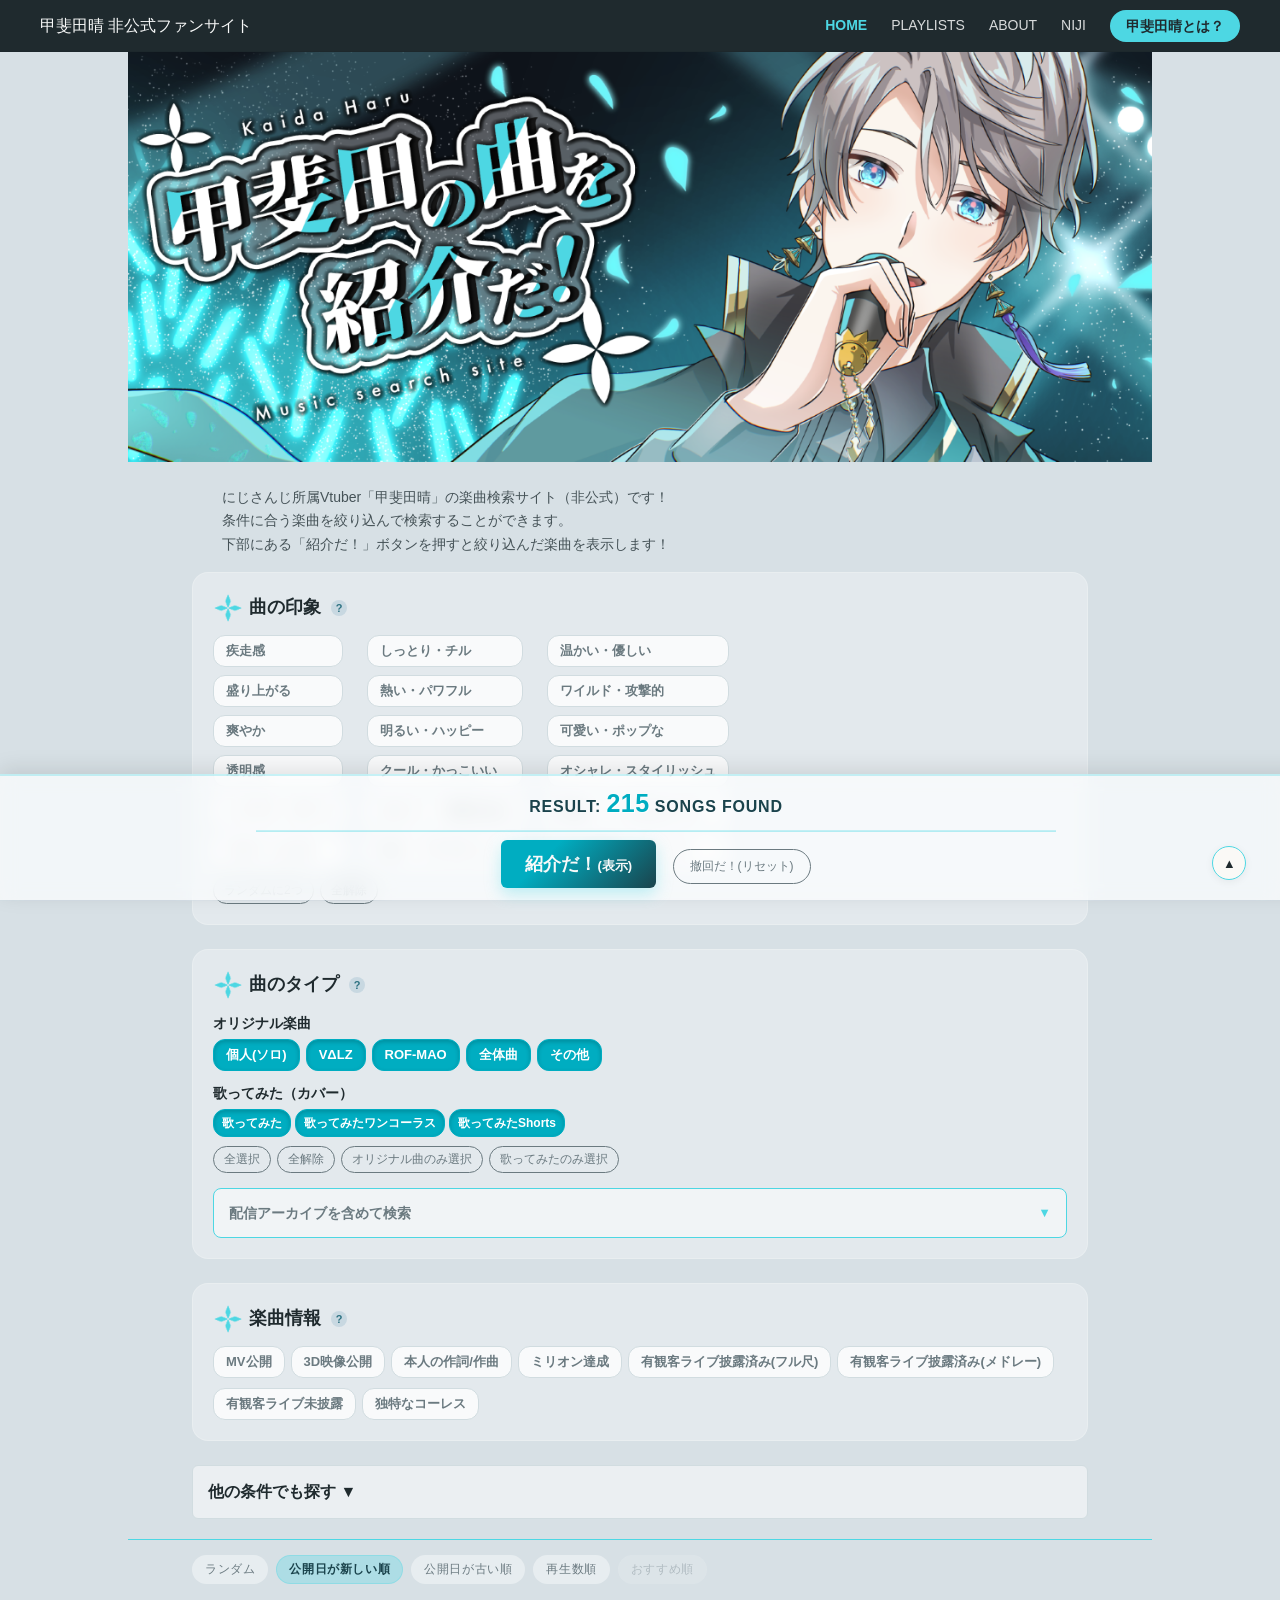
==== index.html @ 774e60b0 "Update index.html" ====
<!DOCTYPE html>
<html lang="ja">
<head>
   <meta charset="UTF-8">
    <meta name="viewport" content="width=device-width, initial-scale=1.0">
    <title>甲斐田の曲を紹介だ！ | 甲斐田晴 非公式ファンサイト</title>
    <meta name="description" content="にじさんじ所属VTuber「甲斐田晴」の楽曲検索・非公式ファンサイトです。">
    <meta name="keywords" content="甲斐田晴, にじさんじ, VΔLZ, ROF-MAO, 楽曲検索, Vtuber, オリジナル曲">
    <meta property="og:title" content="甲斐田の曲を紹介だ！ | 甲斐田晴 非公式ファンサイト">
    <meta property="og:description" content="甲斐田晴の楽曲を検索するための非公式ファンサイトです。">
    <meta property="og:type" content="website">
    <meta property="og:url" content="https://songshow-kaida.com/">
    <meta property="og:image" content="https://songshow-kaida.com/images/hero_square.png">
    <link rel="icon" href="images/goldkamon1.png" type="image/png">

<link rel="apple-touch-icon" href="images/goldkamon1.png">
    <link rel="stylesheet" href="css/style.css">

   <link rel="manifest" href="manifest.json">
    <meta name="theme-color" content="#ffffff">

  <!-- Google tag (gtag.js) -->
<script async src="https://www.googletagmanager.com/gtag/js?id=G-9WYKKPF1MH"></script>
<script>
  window.dataLayer = window.dataLayer || [];
  function gtag(){dataLayer.push(arguments);}
  gtag('js', new Date());

  gtag('config', 'G-9WYKKPF1MH');
</script>
   <script>
      if ('serviceWorker' in navigator) {
        window.addEventListener('load', () => {
          navigator.serviceWorker.register('sw.js')
            .then((reg) => console.log('Service Worker 登録成功:', reg.scope))
            .catch((err) => console.log('Service Worker 登録失敗:', err));
        });
      }
    </script>
  </head>

  <body>

  <!-- ★ここ：グローバルメニュー -->
  <header class="site-header">
    <div class="header-inner">
      <div class="logo">
  <h1><a href="./">甲斐田晴 非公式ファンサイト</a></h1></div>

      <nav class="nav">
        <a href="./" class="current-page">HOME</a>
        <a href="playlists/">PLAYLISTS</a>
        <a href="about/">ABOUT</a>
        <a href="niji/">NIJI</a>
      </nav>

      <div class="header-cta">
        <a href="profile/" class="cta-button">甲斐田晴とは？</a>
      </div>
    </div>
  </header>

  <!-- heroはこの下 -->

    
 <section class="hero">
  <picture>
    <!-- スマホ用 -->
    <source id="hero-sp" media="(max-width: 768px)">
    <!-- PC用 -->
    <img id="hero-pc" alt="メインビジュアル" alt="甲斐田晴楽曲検索サイトのメインビジュアル">
  </picture>
</section>
 
<section class="main">
<p><BR>にじさんじ所属Vtuber「甲斐田晴」の楽曲検索サイト（非公式）です！<BR>
  条件に合う楽曲を絞り込んで検索することができます。<BR>下部にある「紹介だ！」ボタンを押すと絞り込んだ楽曲を表示します！
</p> 
<div class="filter-group">  
<h2>曲の印象  <span class="hint">
    ?
    <span class="hint-text">
      ・複数選択可（AND検索）<br>
      ・順不同（選んだ順番は反映しない）<br>
・「曲の印象」選択時は印象の関連度順で結果を表示
    </span></h2>
<div id="featureGrid" class="feature-grid"></div>  
  <div class="unit-mini">
  <button id="featureRandom3">ランダムに2つ</button>
  <button id="featureClearAll">全解除</button>
</div>
 </div> 
<div class="filter-group">  
  <!-- 大見出し -->
  <h2>曲のタイプ
    <span class="hint">?
      <span class="hint-text">
        ・複数選択可（OR検索）<br>
        ・配信の検索は日付、曲名、歌手名、コラボライバーのみ対応
      </span>
    </span>
  </h2>
  
  <!-- セクション1：オリジナル曲 -->
  <h4>オリジナル楽曲</h4>
  <div id="unitButtons" class="group">
    <!-- JSでボタンが生成される想定（ソロ、VΔLZ、ROF-MAOなど） -->
  </div>
  
  <!-- セクション2：歌ってみた -->
  <h4>歌ってみた（カバー）</h4>
  <div id="specialUnitButtons" class="group">
  </div>
  
  <!-- 一括操作ボタン類（位置はお好みで調整してください） -->
  <div class="unit-mini">
    <button id="unitSelectAll">全選択</button>
    <button id="unitClearAll">全解除</button>
    <button id="unitSelectOriginal">オリジナル曲のみ選択</button>
    <button id="unitSelectCover">歌ってみたのみ選択</button>
  </div>

<details class="stream-filter-box">
  <summary>
    <h4>配信アーカイブを含めて検索</h4>
  </summary>
  
  <div class="stream-filter-content">
    <div id="streamUnitButtons" class="group">
    </div>
    <div class="unit-mini">
      <button id="streamunitSelectAll">全選択</button>
      <button id="streamunitClearAll">全解除</button>
    </div>
 
  <!-- 例：分類フィルターの近くに配置 -->
<div class="search-mode-selector">
  <label class="mode-btn active">
    <input type="radio" name="unitMode" value="and" checked style="display: none;"> すべて含む (AND)
  </label>
  <label class="mode-btn">
    <input type="radio" name="unitMode" value="or" style="display: none;"> いずれかを含む (OR)
  </label>
</div>
  </div>
</details>
</div>   
<div class="filter-group">
<h2>楽曲情報 <span class="hint">
    ?
    <span class="hint-text">
      ・複数選択可（AND検索）<br>
      ・「歌ってみた」には「3D映像」「ミリオン達成」「ライブ披露済み/未披露」のみ適用<br>
      ・「ミリオン達成」はMVだけでなく3D動画、Youtube Music等の再生数の合計が100万回以上のもの
    </span></h2>
<div id="mediaButtons" class="group"></div>
</div>
  
<div id="toggle-filters-btn" class="toggle-filters-btn">
  <div class="btn-content">
    他の条件でも探す <span>▼</span>
  </div>
</div>

<div id="advanced-filters" class="advanced-filters" style="display: none;">  
  
  <div class="filter-group">
<h2>
  曲の速さ
  <span class="hint">
    ?
    <span class="hint-text">
      ・複数選択可（OR検索）<br>
      ・分類<BR>
      　　ゆっくり：〜100 BPM<br>
     　　 中くらい：101〜139 BPM<br>
     　　 速い：140〜179 BPM<br>
     　　 かなり速い：180 BPM〜<br>
    </span>
  </span>
</h2>
<div id="bpmButtons" class="group"></div>  
</div>
    

<div class="filter-group">
  <h2>公開日で検索 <span class="hint">
    ?
    <span class="hint-text">
      ・指定した期間内に公開された楽曲を絞り込みます<br>
      ・片方のみの入力でも検索可能です（例：開始日のみ＝その日以降すべて）
    </span></h2>
  <div class="date-search-group" style="display: flex; gap: 10px; align-items: center;">
    <input type="date" id="dateStart" class="search-box" style="flex: 1;">
    <span>〜</span>
    <input type="date" id="dateEnd" class="search-box" style="flex: 1;">
  </div>
</div>      
      
      <div class="filter-group">
  <h2>曲名で検索 <span class="hint">
    ?
    <span class="hint-text">
      ・表記揺れには非対応<br>
      ・曲名の一部の入力で部分一致検索が可能
    </span></h2>
  <input type="text" id="titleSearch" class="search-box" placeholder="曲名を入力">
</div>
      
      <div class="filter-group">
  <h2>クリエイター名・原曲歌手名で検索 <span class="hint">
    ?
    <span class="hint-text">
      ・表記揺れには非対応<br>
      ・オリジナル曲の場合は「作詞」「作曲」「編曲」の名前を検索<br>
      ・歌ってみたの場合は「原曲（本家）」の名前を検索
    </span></h2>
  <input type="text" id="creatorSearch" class="search-box" placeholder="名前を入力">
</div>
<div class="filter-group"> 
    <h2>共演したライバーで検索 
        <span class="hint">? 
            <span class="hint-text">
                ・愛称でも検索可<BR>
            </span>
        </span>
    </h2>

    <div class="search-container">
        <div id="selected-tags" class="tags-area"></div>
        <input type="text" name="q_search_random_99" id="l-search-box" placeholder="ライバー名を選択・入力..." 
               autocomplete="one-time-code" 
               autocorrect="off" 
               autocapitalize="off" 
               spellcheck="false">
        <div id="suggestions" class="suggestions"></div>
    </div>

    <div class="unit-mini">
        <button id="liverClearAll">ライバー選択を全解除</button>
    </div>
  <div class="search-mode-selector">
        <button type="button" class="mode-btn active" data-mode="and" onclick="setSearchMode('and')">選んだ全員を含む</button>
        <button type="button" class="mode-btn" data-mode="exact" onclick="setSearchMode('exact')">このメンバーのみ</button>
        <button type="button" class="mode-btn" data-mode="or" onclick="setSearchMode('or')">いずれかを含む</button>
    </div>
</div>      
</div>
        
        
<div class="footer-controls">
  <div class="controls-inner">
    <div id="countTop">
      RESULT: <span class="count-num">0</span> SONGS FOUND
    </div>
 <div id="generate">   
<div class="button-group">
  <button id="showBtn">紹介だ！<span class="showBtn-hint">(表示)</span></button>
  <button id="resetBtn">撤回だ！(リセット)</button>
  <button type="button" id="scroll-to-top-btn" title="ページ最上部へ戻る">▲</button>
</div>
  

 </div>
</div>  
 </div>   
 
<div class="sort-group">
  <button class="sortBtn" data-sort="random">ランダム</button>
  <button class="sortBtn active" data-sort="date-new">公開日が新しい順</button>
  <button class="sortBtn" data-sort="date-old">公開日が古い順</button>
  <button class="sortBtn" data-sort="views">再生数順</button>
  <button class="sortBtn" data-sort="relevance">おすすめ順</button>
</div>

<div id="cards"></div>
  
 </section>
    
<script>
  
   const spImages = [
    "images/ヒーロー_sp1.png",
    "images/ヒーロー_sp2.png",
    "images/ヒーロー_sp3.png",
    "images/ヒーロー_sp4.png"
];

const pcImages = [
    "images/ヒーロー_pc1.png",
    "images/ヒーロー_pc2.png",
    "images/ヒーロー_pc3.png",
    "images/ヒーロー_pc4.png"
];

  const spRandom = spImages[Math.floor(Math.random() * spImages.length)];
  const pcRandom = pcImages[Math.floor(Math.random() * pcImages.length)];

  document.getElementById("hero-sp").srcset = spRandom;
  document.getElementById("hero-pc").src = pcRandom;

// ===== CSV URL =====
const CSV_URL = "data0925.csv";
  
const LIVER_CSV_URL = "niji/liver0925.csv";
  
const STREAM_CSV_URL = "stream0927.csv";
  
let allSongs=[];
let streamSongs = [];           
let includeStreamSinging = true;  
  
// ===== CSV読み込み（カンマ入り対応） =====
let currentSort = "date-new";  
  
  
function parseCSV(text){
  const rows = [];
  let current = [], value = "", inQuotes = false;
  for(let i=0; i<text.length; i++){
    const c = text[i];
    if(c=='"' && text[i+1]=='"'){ value+='"'; i++; }
    else if(c=='"') inQuotes = !inQuotes;
    else if(c==',' && !inQuotes){ current.push(value); value=""; }
    else if((c=='\n'||c=='\r') && !inQuotes){
      if(value || value==="") current.push(value);
      if(current.length>0) rows.push(current);
      current=[]; value="";
      if(c=='\r' && text[i+1]=='\n') i++;
    } else value += c;
  }
  if(value || value==="") current.push(value);
  if(current.length>0) rows.push(current);
  const headers = rows[0];
  return rows.slice(1).map(row=>{
    const obj={};
   headers.forEach((h, i) => {
  obj[h] = row[i] || "";
});
    return obj;
  });
}
// ===== 選択状態 =====
const selectedNormalUnits = new Set();
const selectedStreamUnits = new Set();
const selectedMedia = new Set(); // 映像・ライブ統合
const selectedBPM = new Set();
const selectedFeatures = new Set();
const selectedStreamCategories = new Set();
let searchKeyword = "";
let searchTitleKeyword = "";
let searchDateStart = ""; // ★ここを追加
let searchDateEnd = "";   // ★ここを追加
// ===== 定義 =====
const units = ["個人(ソロ)","VΔLZ","ROF-MAO","全体曲","その他","歌ってみた","歌ってみたワンコーラス","歌ってみたShorts"];
// 「選択されないと表示されない」特別ユニット
const specialUnits = ["歌ってみた","歌ってみたワンコーラス","歌ってみたShorts"];  // 必要に応じて追加
const streamUnits =["弾き語り","歌唱のみ","演奏のみ","コラボ","3D(オンライン)", "有観客ライブ","音源協力","アコギ以外","メン限","アーカイブ公開中","円盤収録","非公開(視聴不可)"];
  
 const unitButtons = () =>
  Array.from(document.querySelectorAll("#unitButtons .toggle, #specialUnitButtons .toggle"));
// 印象ボタンの要素リストを取得する共通関数（これを定義しないと動かない）
const getFeatureButtons = () =>
  Array.from(document.querySelectorAll("#featureGrid .toggle"));
const streamUnitButtons = () =>
  Array.from(document.querySelectorAll("#streamUnitButtons .toggle"));
  
function switchUnitMode(modeValue) {
  const radio = document.querySelector(`input[name="unitMode"][value="${modeValue}"]`);
  if (radio) {
    radio.checked = true;
    
    // 見た目（.mode-btn）のactiveクラスを更新
    document.querySelectorAll('.mode-btn').forEach(label => label.classList.remove('active'));
    if (radio.parentElement) {
      radio.parentElement.classList.add('active');
    }
  }
}
  
// 1. 全選択
document.getElementById("streamunitSelectAll").onclick = () => {
  streamUnitButtons().forEach(btn => {
    const name = btn.textContent;
    selectedStreamUnits.add(name);
    btn.classList.add("active");
  });
  switchUnitMode('or');
  updateCount();
};

// 2. 全解除
document.getElementById("streamunitClearAll").onclick = () => {
  streamUnitButtons().forEach(btn => {
    const name = btn.textContent;
    selectedStreamUnits.delete(name);
    btn.classList.remove("active");
  });
  switchUnitMode('and');
  updateCount();
}; 
  
  
// 1. 全選択
document.getElementById("unitSelectAll").onclick = () => {
  unitButtons().forEach(btn => {
    const name = btn.textContent;
    selectedNormalUnits.add(name);
    btn.classList.add("active");
  });
  updateCount();
};

// 2. 全解除
document.getElementById("unitClearAll").onclick = () => {
  unitButtons().forEach(btn => {
    const name = btn.textContent;
    selectedNormalUnits.delete(name);
    btn.classList.remove("active");
  });
  updateCount();
}; 

// 3. オリジナル曲のみ選択
document.getElementById("unitSelectOriginal").onclick = () => {
  unitButtons().forEach(btn => {
    const name = btn.textContent;
    if (!specialUnits.includes(name)) {
      // 歌ってみた（specialUnits）以外をアクティブにする
      selectedNormalUnits.add(name);
      btn.classList.add("active");
    } else {
      selectedNormalUnits.delete(name);
      btn.classList.remove("active");
    }
  });
  updateCount();
};

// 4. 歌ってみたのみ選択
document.getElementById("unitSelectCover").onclick = () => {
  unitButtons().forEach(btn => {
    const name = btn.textContent;
    if (specialUnits.includes(name)) {
      // 歌ってみた（specialUnits）だけをアクティブにする
      selectedNormalUnits.add(name);
      btn.classList.add("active");
    } else {
      selectedNormalUnits.delete(name);
      btn.classList.remove("active");
    }
  });
  updateCount();
};
// 2. 「ランダムに3つ」ボタン（querySelectorAllをgetFeatureButtonsに置き換え）
document.getElementById("featureRandom3").onclick = () => {
  const btns = getFeatureButtons(); // ここを統一
  if (btns.length === 0) return;
  
  selectedFeatures.clear();
  btns.forEach(b => b.classList.remove("active"));

  const shuffled = btns.sort(() => 0.5 - Math.random());
  const selected = shuffled.slice(0, 2);
  selected.forEach(btn => {
    const name = btn.textContent;
    selectedFeatures.add(name);
    btn.classList.add("active");
  });

  updateCount();
  updateRelevanceButton();
};
// 3. 「全解除」ボタンの処理（ここを書き換え）
document.getElementById("featureClearAll").onclick = () => {
  const btns = getFeatureButtons(); // 定義した関数を使用
  btns.forEach(btn => {
    const name = btn.textContent;
    selectedFeatures.delete(name);
    btn.classList.remove("active");
  });
  updateCount();
  updateRelevanceButton();
};
  
let showDescription = false;

// 2. ボタンのクリックイベント設定
const toggleDescBtn = document.getElementById("toggleDescBtn");
if (toggleDescBtn) {
  toggleDescBtn.onclick = () => {
    // ON/OFFを反転
    showDescription = !showDescription;
    
    // 見た目（activeクラス）の切り替え
    toggleDescBtn.classList.toggle("active", showDescription);
    
    // カード表示を更新（再描画）
    updateCount(); // ※再描画を行う関数名に合わせて変更してください
  };
}  
// mediaとライブを統合して順番通りに配置（2行に折り返される）
const mediaTags = [
  "MV公開","3D映像公開","本人の作詞/作曲","ミリオン達成",
  "有観客ライブ披露済み(フル尺)","有観客ライブ披露済み(メドレー)","有観客ライブ未披露","独特なコーレス"
];
const bpmTags = ["ゆっくり","中くらい","速い","かなり速い"];
const featureTags = [
  "疾走感",
  "しっとり・チル",
  "温かい・優しい",
 
  "盛り上がる",
  "熱い・パワフル",
  "ワイルド・攻撃的",
  "爽やか",
  "明るい・ハッピー",
  "可愛い・ポップな",
  "透明感",
   "クール・かっこいい",
  "オシャレ・スタイリッシュ",
  "シリアス・ダーク",
  "セクシー・色気がある",
  "切ない・ノスタルジック",
  "エモーショナル",
  "壮大・ドラマチック",
  "クセが強い・ユニーク"
];

// ===== ボタン生成関数 =====
// 引数の最後に isInitialActive = false を追加
function createButtons(list, containerId, selectedSet, limit=null, exclusiveGroups=[], isInitialActive=false){
  const container = document.getElementById(containerId);
  list.forEach(item=>{
    const btn = document.createElement("div"); // 既存のdiv生成のまま
    btn.textContent = item;
    btn.className="toggle";

    // 💡 修正箇所：初期表示でONにする場合、activeクラスを付与する
    if (isInitialActive) {
      btn.classList.add("active");
    }

    btn.onclick = ()=>{
      const isActive = selectedSet.has(item);
      if(isActive){ 
        selectedSet.delete(item); 
        btn.classList.remove("active"); 
        updateCount();

        if(containerId === "featureGrid"){
          updateRelevanceButton();
        }
        return; 
      }
      if(limit && selectedSet.size>=limit) return;
      exclusiveGroups.forEach(group=>{
        if(group.includes(item)){
          group.forEach(g=>{
            if(selectedSet.has(g)){
              selectedSet.delete(g);
              document.querySelectorAll(".toggle").forEach(b=>{ if(b.textContent===g)b.classList.remove("active"); });
            }
          });
        }
      });
      selectedSet.add(item);
      btn.classList.add("active");
      updateCount();

      if(containerId === "featureGrid"){
        updateRelevanceButton();
      }
    };
    container.appendChild(btn);
  });
}
  
// 全てのヒント要素を取得
const hints = document.querySelectorAll('.hint');

hints.forEach(hint => {
  hint.addEventListener('click', function(e) {
    // 1. 他の開いているヒントをすべて閉じる（1つずつ出したい場合）
    hints.forEach(h => {
      if (h !== hint) h.classList.remove('active');
    });

    // 2. クリックされたヒントの表示・非表示を切り替え
    this.classList.toggle('active');

    // 3. 吹き出し自体をクリックしても閉じないようにイベントの伝播を止める
    e.stopPropagation();
  });
});

// 画面のどこか（ヒント以外）をタップしたら吹き出しを閉じる
document.addEventListener('click', function() {
  hints.forEach(h => h.classList.remove('active'));
});  

// ★【追加】アコーディオン（開閉）用のクリックイベント
document.getElementById("toggle-filters-btn").onclick = function() {
  const advFilters = document.getElementById("advanced-filters");
  const arrow = this.querySelector("span");
  
  if (advFilters.style.display === "none") {
    advFilters.style.display = "block";
    arrow.textContent = "▲"; // 開いている時は上向き矢印
  } else {
    advFilters.style.display = "none";
    arrow.textContent = "▼"; // 閉じている時は下向き矢印
  }
};

// --- 状態管理 ---
let liverMaster = [];       // CSVから読み込んだ全ライバーのマスターデータ
let selectedLivers = [];    // 現在ユーザーが選択しているライバー名の配列（['甲斐田晴', '弦月藤士郎'] など）
let searchMode = 'and';

// DOM要素の取得
const input = document.getElementById('l-search-box');
const suggContainer = document.getElementById('suggestions');
const tagsArea = document.getElementById('selected-tags');

// --- 初期化 ---
async function initializeLiverSearch() {
    input.placeholder = "データを読み込み中...";
    input.disabled = true;
  
    try {
        const lRes = await fetch(LIVER_CSV_URL);
        const lText = await lRes.text();

        // ライバーマスターの読み込みとパース
        liverMaster = parseCSV(lText).map(row => ({
            name: row["名前"] ? row["名前"].trim() : "", 
            kana: row["読み"] ? row["読み"].trim() : "",
            fullKana: row["完全読み"] ? row["完全読み"].trim() : "",
           unitKana: row["ユニット読み"] ? row["ユニット読み"].trim() : "",
            isGraduated: row["卒業"] === "TRUE",
          isKaidaRelated: row["甲斐田"] === "TRUE",
            // ライバーごとのカラー設定
            lColorL: row["淡いライバーカラー"] ,
            lText: row["ライバー文字色"] 
        }));
      
        input.placeholder = "ライバー名を選択・入力...";
        input.disabled = false;
    } catch (e) {
        console.error("ライバーデータの読み込みに失敗しました:", e);
        input.placeholder = "データの読み込みに失敗しました。";
    }

    // 「ライバー選択を全解除」ボタンのイベント
    document.getElementById("liverClearAll").onclick = () => {
        selectedLivers = []; 
        updateUI();          
    };
}

// --- 検索・サジェスト処理 ---
function renderSuggestions(filterText = "") {
    const val = filterText.trim().toLowerCase();
    
    // 1文字の時、漢字か数字以外（ひらがな・カタカナ・アルファベットの1文字入力）ならサジェストしない
    if (val !== "" && val.length === 1 && !/^[\u4E00-\u9FFF0-9]$/.test(val)) {
        suggContainer.style.display = 'none';
        return;
    }
  
    // 検索条件にマッチするライバーを抽出
    const matches = liverMaster.filter(l => {
        if (selectedLivers.includes(l.name)) return false; // 既に選択されているライバーは除外
      if (!l.isKaidaRelated) return false;
        if (val === "") return true; 

        const nameMatch = (l.name || "").toLowerCase().startsWith(val);
        const keywords = (l.kana || "").toLowerCase().split(/\s+/); 
        const kanaMatch = keywords.some(keyword => keyword.startsWith(val));
        const fullKanaKeywords = (l.fullKana || "").toLowerCase().split(/\s+/);
const fullKanaMatch = fullKanaKeywords.some(keyword => keyword === val);
      const unitKeywords = (l.unitKana || "").toLowerCase().split(/\s+/);
    const unitMatch = unitKeywords.some(keyword => keyword === val);
      
        return nameMatch || kanaMatch|| fullKanaMatch|| unitMatch;
    });

    suggContainer.innerHTML = '';
    
    if (matches.length > 0) {
        const fragment = document.createDocumentFragment();
        matches.forEach(m => {
            const div = document.createElement('div');
            div.className = 'suggestion-item';
            if (m.isGraduated) div.classList.add('is-graduated'); // 卒業ライバーのスタイル
            
            div.textContent = m.name;
            div.onclick = (e) => {
                e.stopPropagation();
                addLiver(m.name); 
            };
            fragment.appendChild(div);
        });
        suggContainer.appendChild(fragment);
        suggContainer.style.display = 'block';
    } else {
        suggContainer.style.display = 'none';
    }
}

// ライバーを選択したときの処理
function addLiver(name) {
    if (!selectedLivers.includes(name)) {
        selectedLivers.push(name);
        input.value = '';
        if (suggContainer) suggContainer.style.display = 'none'; // サジェストを閉じる
        updateUI(); // タグ描画とカラー反映
    }
}

// 選択されたライバータグの「×」を押したときの処理
function removeLiver(name) {
    selectedLivers = selectedLivers.filter(l => l !== name);
    updateUI();
}
// 検索モード（AND / EXACT / OR）の切り替え
function setSearchMode(mode) {
    searchMode = mode;
    document.querySelectorAll('.mode-btn').forEach(btn => {
        btn.classList.toggle('active', btn.dataset.mode === mode);
    });
    if (typeof updateCount === "function") updateCount(); // 全体コードがある場合はカウントを更新
}
// --- UI（タグ描画・サイトカラー連動）の更新 ---
function updateUI() {
    // 1. 選択済みタグの描画
    tagsArea.innerHTML = selectedLivers.map(name => {
        const d = liverMaster.find(l => l.name === name);
        if (!d) return "";
        return `<span class="tag" style="background-color: ${d.lColorL}; border-color: ${d.lColorL}; color: ${d.lText};">
                    ${name}
                    <span class="remove-btn" onclick="removeLiver('${name}')" style="color: ${d.lText};">×</span>
                </span>`;
    }).join('');

    const root = document.documentElement;
    const showBtn = document.getElementById("showBtn");

    // 2. サイト全体のカラー連動（最初に選択したライバーの色を基準にする）
    if (selectedLivers.length > 0) {
        const d = liverMaster.find(l => l.name === selectedLivers[0]);
        
        if (d) {
            root.style.setProperty('--c-main-light', d.lColorL);
            root.style.setProperty('--c-text-liver', d.lText);        
        }
    } 
    if (!input.disabled) {
        input.placeholder = "ライバー名を選択・入力...";
    }
    
    if (typeof updateCount === "function") updateCount();
}

// --- イベントリスナーの登録 ---
input.addEventListener('focus', () => renderSuggestions(input.value));
input.addEventListener('input', () => renderSuggestions(input.value));

// 検索ボックスの外側をクリックしたときにサジェストを閉じる処理
document.addEventListener('click', (e) => { 
    if (!e.target.closest('.search-container')) { 
        if (suggContainer) suggContainer.style.display = 'none'; 
    } 
});

// CSVパース用の簡易関数（元のコードより流用）
function parseCSV(text) {
    const rows = [];
    let current = [], value = "", inQuotes = false;
    for (let i = 0; i < text.length; i++) {
        const c = text[i];
        if (c == '"' && text[i + 1] == '"') { value += '"'; i++; }
        else if (c == '"') inQuotes = !inQuotes;
        else if (c == ',' && !inQuotes) { current.push(value); value = ""; }
        else if ((c == '\n' || c == '\r') && !inQuotes) {
            if (value || value === "") current.push(value);
            if (current.length > 0) rows.push(current);
            current = []; value = "";
            if (c == '\r' && text[i + 1] == '\n') i++;
        } else value += c;
    }
    if (value || value === "") current.push(value);
    if (current.length > 0) rows.push(current);
    const headers = rows[0];
    return rows.slice(1).map(row => {
        const obj = {};
        headers.forEach((h, i) => obj[h.trim()] = row[i] ? row[i].trim() : "");
        return obj;
    });
}
// 実行
initializeLiverSearch();  
   
// ===== 初期ボタン描画 =====
// 通常ユニット（歌ってみた以外）
// 1. オリジナル曲（「units」から「specialUnits以外」を抽出。初期ONなので 最後に true を渡す）
const originalUnits = units.filter(name => !specialUnits.includes(name));
createButtons(originalUnits, "unitButtons", selectedNormalUnits, null, [], true);

// 2. 歌ってみた（「specialUnits」を生成。初期ONなので 最後に true を渡す）
createButtons(specialUnits, "specialUnitButtons", selectedNormalUnits, null, [], true);

// 3. 配信アーカイブ（「streamUnits」を生成。初期OFFなので false、または何も書かない）
createButtons(streamUnits, "streamUnitButtons", selectedStreamUnits, null, [], false);

createButtons(mediaTags,"mediaButtons",selectedMedia); // 映像・ライブ統合
createButtons(bpmTags,"bpmButtons",selectedBPM);
  
createButtons(featureTags,"featureGrid",selectedFeatures);
  
// 入力窓の文字が変わるたびに実行
document.getElementById('creatorSearch').addEventListener('input', (e) => {
    searchKeyword = e.target.value.trim(); // 空白を除去して保存
    updateCount(); // ヒット件数を更新
});  

document.getElementById('titleSearch').addEventListener('input', (e) => {
    searchTitleKeyword = e.target.value.trim(); // 空白を除去して保存
    updateCount(); // ヒット件数を更新
});
  
document.getElementById('dateStart').addEventListener('change', (e) => {
    searchDateStart = e.target.value; // YYYY-MM-DD 形式で取得されます
    updateCount();
});

// ★ここを追加（公開日・終了日の変更検知）
document.getElementById('dateEnd').addEventListener('change', (e) => {
    searchDateEnd = e.target.value; // YYYY-MM-DD 形式で取得されます
    updateCount();
});
// ===== CSV読み込み =====
Promise.all([
  fetch(CSV_URL).then(res => res.text()),
  fetch(STREAM_CSV_URL).then(res => res.text())
]).then(([songText, streamText]) => {
  
  // 1. 通常の曲データ（配信フラグをfalseにしておく）
  allSongs = parseCSV(songText).map(song => ({ ...song, isStream: false }));
  
  // 2. 配信歌枠データ（配信フラグをtrueにし、列名を検索の仕組みに合わせる）
  streamSongs = parseCSV(streamText).map(song => {
    const categoryStr = song["分類"] || "";
    const categories = categoryStr ? categoryStr.split(/[\s,、・]+/).filter(Boolean) : [];
    return {
      "ユニット": "配信歌枠", // 絞り込みで弾かれないためのダミー（またはお好みの文字）
      "公開日": song["配信日"] || "",       // 配信日 ➔ 公開日
      "曲名": song["曲名"] || "",
      "作詞": song["歌手名"] || "",       // 歌手名 ➔ 歌唱
      "コラボライバー": song["コラボライバー"] || "",
      "サムネ用リンク": song["リンク"] || "",  
       "円盤リンク": song["円盤リンク"] || "",
      "配信内容": song["配信内容"] || "",
      "甲斐田歌唱": song["甲斐田歌唱"] || "",
     "演奏": song["演奏"] || "",
       "コーラス": song["コーラス"] || "",
      "分類": song["分類"] || "",
      isStream: true                     // 配信データである目印
    };
  });
  
  unitButtons().forEach(btn => {
    const name = btn.textContent;
    selectedNormalUnits.add(name);
    btn.classList.add("active");
  });
  
  const streamBtn = document.getElementById("stream-singing-btn");
  if (streamBtn) {
    streamBtn.classList.remove("active"); // 👈 起動時にボタンの光を消す！
    includeStreamSinging = false;         // 👈 起動時は配信を検索に入れない！
    
    streamBtn.onclick = function() {
      this.classList.toggle("active");
      includeStreamSinging = this.classList.contains("active");
      updateCount();
    };
  }
  
  updateCount();
  updateRelevanceButton();
});
// ===== ヘルパー: YouTubeサムネ =====
function youtubeThumb(url){
  const id=url.match(/(?:v=|\/)([0-9A-Za-z_-]{11})/);
  return id?`https://img.youtube.com/vi/${id[1]}/hqdefault.jpg`:"";
}
  
function getOtherLinkLabel(url){
  const u = url.toLowerCase();

  if(u.includes("twitter.com") || u.includes("x.com")){
    return "参考Twitter";
  }

  if(u.includes("instagram.com")){
    return "参考Instagram";
  }

  if(u.includes("youtube.com") || u.includes("youtu.be")){
    return "参考Youtube";
  }

  return "リンク";
}
  
function updateRelevanceButton(){
  const relevanceBtn = document.querySelector('.sortBtn[data-sort="relevance"]');

  if(selectedFeatures.size === 0){
    relevanceBtn.classList.add("disabled");

    // もし関連度が選ばれていたらランダムへ戻す
    if(currentSort === "relevance"){
      currentSort = "date-new";
      document.querySelectorAll(".sortBtn").forEach(b=>b.classList.remove("active"));
      document.querySelector('.sortBtn[data-sort="random"]').classList.add("active");
    }

  } else {
    relevanceBtn.classList.remove("disabled");
  }
}  
  
document.querySelectorAll('input[name="unitMode"]').forEach(radio => {
  radio.addEventListener('change', () => {
    // すべてのボタンから active を外す
    document.querySelectorAll('.mode-btn').forEach(label => label.classList.remove('active'));
    // 選択されたラジオボタンの親ラベルに active を付ける
    radio.parentElement.classList.add('active');
    
    updateCount(); // 検索再計算
  });
});
  
  
// ===== 条件に合う曲数更新 =====
function updateCount(){
  if(!allSongs.length) return;
  let targetSongs = includeStreamSinging ? [...allSongs, ...streamSongs] : [...allSongs];

  let results = targetSongs.filter(song => {
    // どちらのユニットも1つも選ばれていなければ除外
    if (selectedNormalUnits.size === 0 && selectedStreamUnits.size === 0) return false;

    // ----------------------------------------------------
    // 1. 配信曲の判定
    // ----------------------------------------------------
    if (song.isStream) {
      if (!song["配信内容"] || song["配信内容"].trim() === "") return false;
      if (selectedFeatures.size > 0 || selectedBPM.size > 0 || selectedMedia.size > 0) return false;

      // 配信用の選択（selectedStreamUnits）が何も選ばれていなければ、配信曲はヒットさせない
      if (selectedStreamUnits.size === 0) return false;

      const streamCategories = song["分類"] ? song["分類"].split(/[、,]+/).map(s => s.trim()) : [];
      const unitMode = document.querySelector('input[name="unitMode"]:checked').value;

      let isCategoryMatch = false;

      if (unitMode === 'and') {
        // 配信曲用に選択されたユニットが「すべて」曲の分類に含まれるか
        // ※「ソロ」などの通常曲ユニットは混ざっていないので、正しくAND判定できる！
        isCategoryMatch = [...selectedStreamUnits].every(u => streamCategories.includes(u));
      } else {
        // 配信曲用に選択されたユニットの「どれか1つ」が含まれるか
        isCategoryMatch = [...selectedStreamUnits].some(u => streamCategories.includes(u));
      }

      if (!isCategoryMatch) return false;
    // 2. 通常曲の判定
    } else {
        const unit = (song["ユニット"] || "").trim();
        if (!selectedNormalUnits.has(unit)) return false;
    }
  
   for(let t of selectedMedia){
      if(t === "ミリオン達成") {
        // ★ここを追加：再生数が100を超えているか判定（100以下なら除外）
        const viewsCount = parseInt(song["再生数"]) || 0;
        if(viewsCount <= 100) return false; 
      } else {
        if(song[t] !== "TRUE") return false;
      }
    }

    for(let t of selectedBPM){
      const bpm = parseInt(song["BPM"])||0;
      let label="";
      if(bpm<=100) label="ゆっくり";
      else if(bpm<=139) label="中くらい";
      else if(bpm<=179) label="速い";
      else label="かなり速い";
      if(!selectedBPM.has(label)) return false;
    }
    for(let f of selectedFeatures){ if((parseInt(song[f])||0)<1) return false; }
    if (searchKeyword !== "") {
        const k = searchKeyword.toLowerCase();
        const lyricist = (song["作詞"] || "").toLowerCase();
        const composer = (song["作曲"] || "").toLowerCase();
        const arranger = (song["編曲"] || "").toLowerCase();
        if (!(lyricist.includes(k) || composer.includes(k) || arranger.includes(k))) return false;
    }
   if (searchTitleKeyword !== "") {
        const titleText = (song["曲名"] || "").toLowerCase();
        if (!titleText.includes(searchTitleKeyword.toLowerCase())) return false;
    }
 // ★公開日（期間）検索の条件（ここを追加）
    if (song["公開日"]) {
        const songDate = new Date(song["公開日"]);
        
        // 開始日が設定されていて、曲の公開日がそれより前なら除外
        if (searchDateStart !== "") {
            const startDate = new Date(searchDateStart);
            if (songDate < startDate) return false;
        }
        
        // 終了日が設定されていて、曲の公開日がそれより後なら除外
        if (searchDateEnd !== "") {
            const endDate = new Date(searchDateEnd);
            if (songDate > endDate) return false;
        }
    } else if (searchDateStart !== "" || searchDateEnd !== "") {
        // 日付条件が入っているのに、曲の公開日データが空の場合は除外
        return false;
    }  
   // ========== ★修正：モード選択に対応したライバー検索絞り込み ==========
   if (selectedLivers.length > 0) {
    // ★ここ：歌唱と同じ安全な正規表現で「、」と「,」をバラします
    const collabLivers = song["コラボライバー"] ? song["コラボライバー"].split(/[、,]+/).map(s => s.trim()) : [];
    const instrumentalLivers = song["演奏"] ? song["演奏"].split(/[、,]+/).map(s => s.trim()).filter(liver => liver !== "甲斐田晴") : [];
    const chorusLivers = song["コーラス"] ? song["コーラス"].split(/[、,]+/).map(s => s.trim()) : []; //
    const involvedLivers = collabLivers.concat(instrumentalLivers, chorusLivers);
    let isMatch = false;

    if (searchMode === 'or') {
        isMatch = selectedLivers.some(liver => involvedLivers.includes(liver));
    } else if (searchMode === 'exact') {
        const isSameLength = involvedLivers.length === selectedLivers.length;
        const hasAllLivers = selectedLivers.every(liver => involvedLivers.includes(liver));
        isMatch = isSameLength && hasAllLivers;
    } else {
        isMatch = selectedLivers.every(liver => involvedLivers.includes(liver));
    }
    
    if (!isMatch) return false;
}
    // ==================================================================
    return true;
  });
  
  // 表示内容を作成
  const countHtml = `RESULT: <span class="count-num">${results.length}</span> SONGS FOUND`;

  // 上部の表示（countTop）だけを更新する
  const countTop = document.getElementById("countTop");
  if(countTop) {
    countTop.innerHTML = countHtml;
  }
}
document.querySelectorAll(".sortBtn").forEach(btn=>{
  btn.onclick = ()=>{

    // ★ 無効ボタンは反応しない
    if(btn.classList.contains("disabled")) return;

    document.querySelectorAll(".sortBtn")
      .forEach(b=>b.classList.remove("active"));

    btn.classList.add("active");
    currentSort = btn.dataset.sort;

    document.getElementById("showBtn").click();
  };
});
// ===== 表示処理 =====
document.getElementById("showBtn").onclick = (e)=>{
  const container=document.getElementById("cards");
  container.innerHTML="";
  let targetSongs = includeStreamSinging ? [...allSongs, ...streamSongs] : [...allSongs];
  
let results = targetSongs.filter(song => {
    // どちらのユニットも1つも選ばれていなければ除外
    if (selectedNormalUnits.size === 0 && selectedStreamUnits.size === 0) return false;

    // ----------------------------------------------------
    // 1. 配信曲の判定
    // ----------------------------------------------------
    if (song.isStream) {
      if (!song["配信内容"] || song["配信内容"].trim() === "") return false;
      if (selectedFeatures.size > 0 || selectedBPM.size > 0 || selectedMedia.size > 0) return false;

      // 配信用の選択（selectedStreamUnits）が何も選ばれていなければ、配信曲はヒットさせない
      if (selectedStreamUnits.size === 0) return false;

      const streamCategories = song["分類"] ? song["分類"].split(/[、,]+/).map(s => s.trim()) : [];
      const unitMode = document.querySelector('input[name="unitMode"]:checked').value;

      let isCategoryMatch = false;

      if (unitMode === 'and') {
        // 配信曲用に選択されたユニットが「すべて」曲の分類に含まれるか
        // ※「ソロ」などの通常曲ユニットは混ざっていないので、正しくAND判定できる！
        isCategoryMatch = [...selectedStreamUnits].every(u => streamCategories.includes(u));
      } else {
        // 配信曲用に選択されたユニットの「どれか1つ」が含まれるか
        isCategoryMatch = [...selectedStreamUnits].some(u => streamCategories.includes(u));
      }

      if (!isCategoryMatch) return false;

    // 2. 通常曲の判定
    } else {
        const unit = (song["ユニット"] || "").trim();
        if (!selectedNormalUnits.has(unit)) return false;
    }
  
  
   for(let t of selectedMedia){
      if(t === "ミリオン達成") {
        // ★ここを追加：再生数が100を超えているか判定（100以下なら除外）
        const viewsCount = parseInt(song["再生数"]) || 0;
        if(viewsCount <= 100) return false; 
      } else {
        if(song[t] !== "TRUE") return false;
      }
    }

    for(let t of selectedBPM){
      const bpm = parseInt(song["BPM"])||0;
      let label="";
      if(bpm<=100) label="ゆっくり";
      else if(bpm<=139) label="中くらい";
      else if(bpm<=179) label="速い";
      else label="かなり速い";
      if(!selectedBPM.has(label)) return false;
    }
    for(let f of selectedFeatures){ if((parseInt(song[f])||0)<1) return false; }
    // ★クリエイター検索（追加）
    if (searchKeyword !== "") {
        const k = searchKeyword.toLowerCase();
        const lyricist = (song["作詞"] || "").toLowerCase();
        const composer = (song["作曲"] || "").toLowerCase();
        const arranger = (song["編曲"] || "").toLowerCase();
        if (!(lyricist.includes(k) || composer.includes(k) || arranger.includes(k))) return false;
    }
    // ★曲名検索の条件（ここを追加）
    if (searchTitleKeyword !== "") {
        const titleText = (song["曲名"] || "").toLowerCase();
        if (!titleText.includes(searchTitleKeyword.toLowerCase())) return false;
    }
    
    if (song["公開日"]) {
        const songDate = new Date(song["公開日"]);
        if (searchDateStart !== "") {
            const startDate = new Date(searchDateStart);
            if (songDate < startDate) return false;
        }
        if (searchDateEnd !== "") {
            const endDate = new Date(searchDateEnd);
            if (songDate > endDate) return false;
        }
    } else if (searchDateStart !== "" || searchDateEnd !== "") {
        return false;
    }
  if (selectedLivers.length > 0) {
   const collabLivers = song["コラボライバー"] ? song["コラボライバー"].split(/[、,]+/).map(s => s.trim()) : [];
    const instrumentalLivers = song["演奏"] ? song["演奏"].split(/[、,]+/).map(s => s.trim()).filter(liver => liver !== "甲斐田晴") : [];
    const chorusLivers = song["コーラス"] ? song["コーラス"].split(/[、,]+/).map(s => s.trim()) : []; //
    const involvedLivers = collabLivers.concat(instrumentalLivers, chorusLivers);
    let isMatch = false;

    if (searchMode === 'or') {
        isMatch = selectedLivers.some(liver => involvedLivers.includes(liver));
    } else if (searchMode === 'exact') {
        const isSameLength = involvedLivers.length === selectedLivers.length;
        const hasAllLivers = selectedLivers.every(liver => involvedLivers.includes(liver));
        isMatch = isSameLength && hasAllLivers;
    } else {
        isMatch = selectedLivers.every(liver => involvedLivers.includes(liver));
    }
    
    if (!isMatch) return false;
}
    return true;
  });
  // 曲調でソート（未選択ならランダム表示）
// ★ 紹介だ！ボタンから直接押されたときだけ初期化
if(e?.isTrusted){
  if(selectedFeatures.size === 0){
    currentSort = "date-new";
  } else {
    currentSort = "relevance";
  }

  document.querySelectorAll(".sortBtn")
    .forEach(b=>b.classList.remove("active"));

  document
    .querySelector(`.sortBtn[data-sort="${currentSort}"]`)
    .classList.add("active");
}

// ===== 並び替え処理 =====
if(currentSort === "random"){
  results.sort(()=>Math.random()-0.5);
}

if(currentSort === "date-new"){
  results.sort((a,b)=>{
    return new Date(b["公開日"]) - new Date(a["公開日"]);
  });
}

// ★ここを追加（公開日が古い順：昇順）
if(currentSort === "date-old"){
  results.sort((a,b)=>{
    return new Date(a["公開日"]) - new Date(b["公開日"]);
  });
}

if(currentSort === "views"){
  results.sort((a,b)=>{
    return (parseInt(b["再生数"])||0) - (parseInt(a["再生数"])||0);
  });
}

if(currentSort === "relevance"){
  results.sort((a,b)=>{
    const sumA=[...selectedFeatures].reduce((s,f)=>s+(parseInt(a[f])||0),0);
    const sumB=[...selectedFeatures].reduce((s,f)=>s+(parseInt(b[f])||0),0);
    return sumB-sumA;
  });
}
  
  
  results.forEach(r=>{
    const card=document.createElement("div");
    card.className="card";
    
    // ★ サムネ画像にリンクを追加
    if(r["サムネ用リンク"]){
     const a = document.createElement("a");
a.href = r["サムネ用リンク"];
a.target = "_blank";

const thumb = document.createElement("div");
thumb.className = "thumb";

const img = document.createElement("img");
img.src = youtubeThumb(r["サムネ用リンク"]);

thumb.appendChild(img);
a.appendChild(thumb);
card.appendChild(a);
    }
    // 曲名
   // 曲名
    const title=document.createElement("div");
    title.className="title";
    
    if (r.isStream && r["配信内容"]) {
      // 配信データのときは「【配信内容】曲名」にする
      title.textContent = `【${r["配信内容"]}】${r["曲名"]}`;
    } else {
      // 通常の曲のときは今まで通り「曲名」だけ
      title.textContent = r["曲名"];
    }
    
    card.appendChild(title);
    
   // meta情報
const meta = document.createElement("div");
meta.className = "meta";
    
if (r.isStream) {
  // コラボライバーの入力があるかチェック
  const hasCollab = r["コラボライバー"] && r["コラボライバー"].trim() !== "";
  const collabText = hasCollab ? r["コラボライバー"].trim() : "";
  
  let singersHtml = "";

  // 💡 甲斐田歌唱列が "TRUE" のとき
  if (r["甲斐田歌唱"] === "TRUE") {
    if (hasCollab) {
      singersHtml = `歌唱：甲斐田晴、${collabText}<br>`;
    } else {
      singersHtml = `歌唱：甲斐田晴<br>`; // コラボなしで本人だけ歌っている場合
    }
  } 
  // 💡 甲斐田歌唱列が "FALSE" のとき（＝伴奏に徹している、またはコラボ相手のみ歌唱）
  else {
    if (hasCollab) {
      singersHtml = `歌唱：${collabText}<br>`; // コラボライバーのみ表示
    } else {
      singersHtml = ""; // コラボもいない（インストなど）なら歌唱行は非表示
    }
  }

  const hasInstrumental = r["演奏"] && r["演奏"].trim() !== "";
  const instrumentalHtml = hasInstrumental ? `演奏：${r["演奏"].trim()}<br>` : "";
  
const hasOriginal = r["作詞"] && r["作詞"].trim() !== "";
  const originalHtml = hasOriginal ? `原曲：${r["作詞"].trim()}<br>` : "";

  meta.innerHTML = `
    ${singersHtml}
    ${instrumentalHtml}
    ${originalHtml}配信日：${r["公開日"]}
  `;
} else {
const unitName = r["ユニット"].trim();
const hasChorus = r["コーラス"] && r["コーラス"].trim() !== "";
  const chorusHtml = hasChorus ? `コーラス：${r["コーラス"].trim()}<br>` : "";
if(specialUnits.includes(unitName)){
  // 特別ユニット（歌ってみたなど）
  meta.innerHTML = `
    歌唱：${r["歌唱"]}<br>
    ${chorusHtml}
    原曲：${r["作詞"].trim()}<br>
    公開日：${r["公開日"]}
  `;
} else {
  // 通常ユニット
  meta.innerHTML = `
    歌唱：${r["歌唱"]}<br>
    作詞：${r["作詞"].trim()}<br>
    作曲：${r["作曲"].trim()}<br>
    編曲：${r["編曲"].trim()}<br>
    公開日：${r["公開日"]}
  `;
}
}
card.appendChild(meta);

   if (r["説明"] && showDescription) {
  const desc = document.createElement("div");
  desc.className = "desc";
  desc.textContent = r["説明"];
  card.appendChild(desc);
}
   // リンク類
const links = document.createElement("div");
    links.className = "links";

     if (r.isStream) {
     if (r["サムネ用リンク"]) {
      const a = document.createElement("a");
      const urlString = r["サムネ用リンク"];
      a.href = urlString;
      a.target = "_blank";

     try {
        const hostname = new URL(urlString).hostname;

        if (hostname.includes("youtube.com") || hostname.includes("youtu.be") || hostname.includes("nicovideo.jp") || hostname.includes("nico.ms")||hostname.includes("twitcasting.tv")) {
          a.textContent = "配信アーカイブ";
        } else if (hostname.includes("twitter.com") || hostname.includes("x.com")) {
          a.textContent = "Twitter";
        } else {
          a.textContent = "収録Blu-ray (にじストア)";
        }
      } catch (e) {
        a.textContent = "収録Blu-ray (にじストア)";
      }

      links.appendChild(a);
    }
     if (r["円盤リンク"]) {
        const a2 = document.createElement("a");
        a2.href = r["円盤リンク"];
        a2.target = "_blank";
        a2.textContent = "収録Blu-ray (にじストア)";
        links.appendChild(a2);
    }     
    } else {

      const unitName = r["ユニット"].trim();
      
// 既存リンク
if(r["MVリンク"]){
  const a = document.createElement("a");
  a.href = r["MVリンク"];
  a.target = "_blank";

  if (specialUnits.includes(unitName)) {
    // ★ 歌ってみた系のときは、ユニット名（歌ってみたワンコーラス等）をラベルにする
    a.textContent = unitName;
  } else {
    // それ以外（オリジナル曲など）は、今まで通り「公式MV」とする
    a.textContent = "公式MV";
  }
  links.appendChild(a);
}

// 3D映像リンク（1, 2, 3すべてに対応）
const tdLinkKeys = ["3Dリンク", "3Dリンク2", "3Dリンク3","3Dリンク4"];
tdLinkKeys.forEach(key => {
  if(r[key] && r[key].trim() !== ""){
    const a = document.createElement("a");
    a.href = r[key];
    a.target = "_blank";
    
    // 「3Dリンク」というキー名の時だけラベルを変える
    if(key === "3Dリンク") {
      a.textContent = "3D単体動画";
    } else {
      a.textContent = "3Dライブ配信";
    }
    
    links.appendChild(a);
  }
});
// Shorts専用リンク
if(r["Shortsリンク"]){
  const a = document.createElement("a");
  a.href = r["Shortsリンク"];
  a.target = "_blank";
  a.textContent = "Shorts";
  links.appendChild(a);
}
if(r["サブスクリンク"]){
  const a=document.createElement("a");
  a.href=r["サブスクリンク"];
  a.target="_blank";
  a.textContent="サブスク";
  links.appendChild(a);
}

    
// ★ その他リンク（複数対応＋Shortsカウント）
const otherLinks = [];
if(r["その他リンク"]) otherLinks.push(r["その他リンク"]);
if(r["その他2"]) otherLinks.push(r["その他2"]);
if(r["その他3"]) otherLinks.push(r["その他3"]);

const labelCount = {};
otherLinks.forEach(url=>{
  const label = getOtherLinkLabel(url);
  labelCount[label] = (labelCount[label] || 0) + 1;
});

otherLinks.forEach(url=>{
  const baseLabel = getOtherLinkLabel(url);
  const count = labelCount[baseLabel];

  const a = document.createElement("a");
  a.href = url;
  a.target = "_blank";

  if(baseLabel === "Shorts" && count > 1){
    a.textContent = `Shorts(${count})`;
  } else {
    a.textContent = baseLabel;
  }

  links.appendChild(a);
});
}
card.appendChild(links);
    container.appendChild(card);
    
// カード内のすべての<a>タグに、一括で「別タブで開く」設定を付与する（もし漏れがあっても安心）
card.querySelectorAll('.links a').forEach(a => {
    a.target = "_blank";
    a.rel = "noopener noreferrer"; // セキュリティ対策
});    
  });
   const sortGroup = document.querySelector(".sort-group");
  if (sortGroup) {
    // ソートボタンの上側にちょっとだけ余裕（20px）を持たせて綺麗に着地
    const targetPosition = sortGroup.getBoundingClientRect().top + window.pageYOffset - 20;
    window.scrollTo({ top: targetPosition, behavior: "smooth" });
  }
};
// ===== リセット処理 =====
document.getElementById("resetBtn").onclick=()=>{
  selectedNormalUnits.clear();
  selectedStreamUnits.clear();
  selectedMedia.clear();
  selectedBPM.clear();
  selectedFeatures.clear();
  searchDateStart = ""; // ★ここを追加
  searchDateEnd = "";   // ★ここを追加
  searchKeyword = ""; 
  searchTitleKeyword = "";
  selectedLivers = [];
  setSearchMode('and');
  
  const searchInput = document.getElementById('creatorSearch');
  if(searchInput) searchInput.value = "";
  
  const titleInput = document.getElementById('titleSearch'); // ★ここを追加
  if(titleInput) titleInput.value = ""; //
  
  const dateStartInput = document.getElementById('dateStart');
  if(dateStartInput) dateStartInput.value = "";
  const dateEndInput = document.getElementById('dateEnd');
  if(dateEndInput) dateEndInput.value = "";

  const liverInput = document.getElementById('l-search-box');
  if(liverInput) liverInput.value = "";
  
  const tagsArea = document.getElementById('selected-tags');
  if (tagsArea) tagsArea.innerHTML = "";
  
  const andRadio = document.querySelector('input[name="unitMode"][value="and"]');
  andRadio.checked = true;
  
  showDescription = false;
if (toggleDescBtn) {
  toggleDescBtn.classList.remove("active");
}
  // 見た目（activeクラス）の修正
  document.querySelectorAll('.mode-btn').forEach(label => label.classList.remove('active'));
  andRadio.parentElement.classList.add('active');
  
const streamBtn = document.getElementById("stream-singing-btn");
if (streamBtn) {
  streamBtn.classList.remove("active"); 
  includeStreamSinging = false;
}
  
  document.querySelectorAll(".toggle")
    .forEach(b=>b.classList.remove("active"));
  
  unitButtons().forEach(btn => {
    const name = btn.textContent;
    selectedNormalUnits.add(name);
    btn.classList.add("active");
  });

  document.getElementById("cards").innerHTML="";

  currentSort = "date-new";  // ← 追加

  document.querySelectorAll(".sortBtn")
    .forEach(b=>b.classList.remove("active"));

  document
    .querySelector('.sortBtn[data-sort="date-new"]')
    .classList.add("active");

  updateRelevanceButton();  // ← 追加（超重要）

  updateCount();
   document.querySelector(".filter-group").scrollIntoView({ behavior: "smooth" });
};
  
// 💡 ▲ボタンを押したときに、一番上まで滑らかにスクロールさせる
document.getElementById("scroll-to-top-btn").onclick = () => {
  window.scrollTo({
    top: 0,
    behavior: "smooth"
  });
};
</script>
</body>
</html>
---- css/style.css ----
/*=========================================
        1. カラー変数・基本設定
========================================= */
:root {
  --c-bg: #f8f9f9;
  --c-bg-sub2: #d7e0e5;
  --c-bg-sub: #c8d8e1;

  --c-main: #00adc1;   /* 明るい青緑 */
  --c-main-dark: #2d7282; /* 濃い青緑 */
  --c-main-deep: #1A434c;
  --c-kaida: #4DD7E3;　 /* 甲斐田カラー */
  --c-kaida-bg: rgba(77, 215, 227, 0.1); /* 透過10% */
  --c-kaida-line: rgba(77, 215, 227, 0.3); /* 透過30% */

  --c-text-main: #1f2a2e;
  --c-text-sub2: #455257;
  --c-text-sub: #6b7a80;

  --c-main-light:#4DD7E3;
  --c-sub-pd:#4DD7E3;
  --c-text-liver:#FFFFFF;
  --c-main-light-shadow: rgba(0,0,0,0.2);
  --c-main-light-bg:rgba(30, 196, 238, 0.1);
  

  
　--space-section: 80px;
  --space-card: 32px;
  }
   
 @media (max-width: 767px) {
  :root {
    --space-section: 40px;
    --space-card: 20px;
  }
}
/* ===== ページ全体 ===== */
body { 
  font-family:sans-serif;
  color:var(--c-text-main);
  line-height: 1.7;
  background:var(--c-bg-sub2); 
  margin: 0;
  overflow-x: hidden;
    position: relative;
    width: 100%;
}   

 /* =========================================
    2. レイアウト（ヘッダー・ヒーロー・メイン）
 ========================================= */   
/* =====ヘッダー ===== */    
.site-header {
  backdrop-filter: blur(8px);
  background: var(--c-text-main);
  border-bottom: 1px solid rgba(0,0,0,0.05);
  color: var(--c-bg); 
}
.header-inner {
  max-width: 1200px;
  margin: 0 auto;
  padding: 12px 24px;
  display: flex;
  align-items: center; 
}
.nav {
  margin-left: auto; /* 右側に寄せる */
  display: flex;
  gap: 24px;
  margin-right: 24px; /* ← navとボタンの間 */
}
.nav a {
  color: var( --c-bg);
  text-decoration: none;
  font-size: 14px;
  opacity: 0.85;
}
.nav a:hover {
  opacity: 1;
}
.cta-button {
  background: var(--c-kaida);
  color:var(--c-text-main);
  padding: 8px 16px;
  border-radius: 999px;
  font-size: 14px;
  text-decoration: none;
  font-weight: 600;
}
/* 今いるページの文字色を変える */
.nav a.current-page {
  color: var(--c-kaida);
  font-weight: bold;
  opacity: 1;
}
.nav a.current-page:hover {
  opacity: 0.8;
}  
/* h1そのものの装飾を消して、親要素(.logo)に従わせる */
.logo h1 {
  margin: 0;
  padding: 0;
  font-size: inherit;   /* 親要素(.logo)で設定したサイズを引き継ぐ */
  font-weight: inherit; /* 親要素(.logo)の太さを引き継ぐ */
  line-height: inherit;
}

/* リンクの装飾を消す */
.logo h1 a {
  text-decoration: none; /* 下線を消す */
  color: inherit;        /* 文字の色を親要素に合わせる */
  display: block;        /* クリックできる範囲を広げる */
}
 @media (max-width: 768px) {
  .header-inner {
    display: grid;
    grid-template-columns: 1fr auto;
    grid-template-rows: auto auto;
    gap: 8px;
    padding: 6px 12px;
  }
  .logo {
    grid-column: 1 / -1; /* 1行目を全部使う */
    white-space: nowrap;
    line-height: 1.2;
    font-size: 16px; /* まだ大きければ 15px */
  }
   
  .nav {
    margin: 0;
    gap: 16px;
    justify-self: end;
  }
  .nav a {
    padding: 4px 0;
    font-size: 12px;
  }
  .cta-button {
    padding: 6px 10px;
    font-size: 13px;
  }
}

/* ===== ヒーロー画像・メイン共通設定 ===== */
.hero { width: 100%; }
.hero img { width: 100%; height: auto; display: block; }
.main { width: 100%; } /* 基本は100%にしておく */

/* PC版（画面が広い時だけ制限をかける） */
@media (min-width: 769px) {
    .hero { width: 80vw; margin: 0 auto; }
    .main { width: 70vw; margin: 0 auto; }
}

/* スマホ版（画面が狭い時の微調整） */
@media (max-width: 768px) {
  .main {
    width: 96%;      /* 幅をしっかり固定 */
    margin: 0 auto;  /* 真ん中に寄せる */
    padding: 0;      /* sectionの余白をリセットしてwidthで制御 */
    max-width: 100vw;
    overflow-x: hidden;
    padding-left: 10px;  /* 左右に最低限の余白 */
    padding-right: 10px;
    box-sizing: border-box;
  }
}
/*余白設定：隙間を消す */ 
section {padding: var(--space-section) 16px;box-sizing: border-box;}
section.hero {padding: 0;}
section.hero + section.main {padding-top: 0;}
    

 /* =========================================
      4. 見出し・ヒント（吹き出し）
========================================= */  
h2 {
  display: flex;
  align-items: center; /* 縦中央揃え */
  gap: 6px;            /* アイコンと文字の間隔 */
  color: var(--c-text-main);
  margin-bottom: 2px !important; /* 見出しのすぐ下の余白を固定 */
}
h2::before {
  content: "";
  display: block;
  width: 30px;
  height: 30px;
  background-image: url('../images/kamon.png');
  background-size: contain;
  background-repeat: no-repeat;
}
   
h2 .hint {
  position: relative;
  display: inline-flex;
  align-items: center;
  justify-content: center;
  width: 16px;
  height: 16px;
  margin-left: 4px;
  border-radius: 50%;
  font-size: 11px;
  font-weight: bold;
  background: var(--c-bg-sub);
  color: var(--c-main-dark);
  cursor: help;
}

/* 吹き出し本体 */
.hint-text {
  position: absolute;
  top: 50%;
  left: calc(100% + 8px);
  transform: translateY(-50%);
  background: #E0F9FB;
  border: 2px solid var(--c-kaida);
  color: var(--c-main);
  box-shadow: 0 10px 30px rgba(0, 0, 0, 0.2);
  font-size: 11px;
  line-height: 1.5;
  padding: 6px 8px;
  border-radius: 6px;
  opacity: 0;
  pointer-events: none;
  transition: opacity 0.15s ease;
  z-index: 9999;
  white-space: normal;     /* 折り返し可能 */
  width: auto;             /* 自然に横幅を取る */
  min-width:300px;        /* 最低限の横幅を確保 */
  max-width: 600px;       /* 横幅の上限を大きくする */
  }  
@media (max-width: 768px) {
  h2 {font-size: 16px; gap: 4px; }
  h2::before {width: 20px; height: 20px; }
  .hint-text {font-size: 8px;}
}
/* 吹き出しのしっぽ */
.hint-text::after {
  content: "";
  position: absolute;
  top: 50%;
  right: 100%;
  transform: translateY(-50%);
  border-width: 6px;
  border-style: solid;
  border-color: transparent var(--c-kaida) transparent transparent;
}

/* ホバーで表示 */
.hint:hover .hint-text {
  opacity: 1;
}
/* PCのみホバーで表示（マウスがあるデバイスのみ） */
@media (hover: hover) {
  .hint:hover .hint-text {
    opacity: 1;
    pointer-events: auto;
  }
}

/* JSで「active」クラスがついた時に表示（スマホ・PC共通） */
.hint.active .hint-text {
  opacity: 1;
  pointer-events: auto;
}   
@media (max-width: 768px) {
   .hint-text { 
  min-width:150px;        /* 最低限の横幅を確保 */
  max-width: 90vw;       /* 横幅の上限を大きくする */}
  h2:has(+ #unitButtons) .hint-text,
h2:has(+ #specialUnitButtons) .hint-text {
  min-width:70px;        /* 最低限の横幅を確保 */
  max-width: 90vw;       /* 横幅の上限を大きくする */
}    
} 

 /* =========================================
     5. フィルターボタン・グリッド
========================================= */
.group { 
  margin-bottom:24px; 
  display:flex;          /* 横並び */
  flex-wrap:wrap;        /* 行を折り返す */
  gap:10px 6px;               /* ボタン間の隙間 */
}
 @media (max-width: 768px) {
  #mediaButtons {gap: 6px 6px; }
}
/* 通常ユニット行 歌ってみたまでの隙間を縮める*/
#unitButtons {margin-bottom:12px;}
@media (max-width: 768px) {
  #unitButtons {margin-bottom: 6px;}
   }
   
/* フィルタ用ボタンの基本スタイル */
.toggle { 
  background: rgba(255, 255, 255, 0.8); /* 白を少し透かす */
  border: 1px solid #d1dce0; /* 基本は控えめな色 */
  border-radius: 12px; /*丸くする */
  box-shadow:none; /* 重い影は消す */
  color: var(--c-text-sub);
  cursor: pointer;
  font-weight: 600;
  font-size: 13px;
  padding: 0 12px;/*内側の余白 上下  左右*/
  line-height: 30px;/*行の高さ（縦のサイズ）*/
  transition: all 0.2s ease;/*変化をなめらかに*/
}
.toggle:hover {
  border-color: var(--c-kaida);
  color: var(--c-kaida);
  background: #ffffff;
}
/* 選択済みボタン */
.toggle.active {
  background:var(--c-main);
  border-color: var(--c-main);
  color: #ffffff;
  transform: translateY(1px);
  box-shadow:inset 0 2px 4px rgba(0,0,0,0.18);
}
    
/* 特別ユニット行（歌ってみた） */
#specialUnitButtons {
  margin-top:2px;     /* 上の行との隙間 */
  display: flex;       /* 横並び */
  align-items: center; /* 縦位置を中央揃え */
  gap: 4px;            /* ボタンとの間隔 */
  margin-bottom: 0px;
}
#specialUnitButtons .toggle {
  font-size: 12px;    /* 文字サイズを少し小さく */
  padding: 3px 8px;   /* ボタンの縦・横の余白を小さく */
  line-height: 20px;/*行の高さ（縦のサイズ）*/
}

#streamUnitButtons {
  margin-top:2px;     /* 上の行との隙間 */
  display: flex;       /* 横並び */
  align-items: center; /* 縦位置を中央揃え */
  gap: 4px;            /* ボタンとの間隔 */
  margin-bottom: 0px;
}
#streamUnitButtons .toggle {
  padding: 4px 9px;   /* ボタンの縦・横の余白を小さく */
  line-height: 20px;/*行の高さ（縦のサイズ）*/
}


/* スマホ版でさらに小さくする場合 */
@media (max-width: 768px) {
  #specialUnitButtons::before {
    font-size: 9px;
    margin-right: 2px;
  }
}   
.unit-mini {
  display: flex;
  gap: 6px;
  margin: 0px;
}
.unit-mini button {
  background: transparent;
  border: 1px solid var(--c-text-sub);
  color: var(--c-text-sub);
  font-size: 12px;
  padding: 4px 10px;
  border-radius: 999px;
  cursor: pointer;
  margin: 10px 0 0px 0px;
}
.unit-mini button:hover {
  border-color: var(--c-main);
  color: var(--c-main);
}

.feature-grid {
  display: grid;
  grid-template-columns: repeat(3, max-content);
  gap: 8px 24px;
  max-width: 720px;   /* ← 横幅制限 */
  margin: 0 ;     /* ← 中央寄せ */
}
@media (max-width: 768px) {
  .feature-grid .toggle {
    padding: 0 8px;
    line-height: 26px;
  }
  .feature-grid {gap: 8px 8px; }
  .toggle { font-size: 10px; }
  #specialUnitButtons .toggle {font-size: 9px;}

  #unitButtons .toggle,
  #specialUnitButtons .toggle,
  #mediaButtons .toggle,
  #bpmButtons .toggle {
    padding: 0 8px;      /* 横余白を削る */
    line-height: 26px;   /* 高さを揃える */
    font-size: 10px;     /* 文字サイズも統一 */
  }
}
@media (max-width: 450px) {
  .toggle { font-size: 8px; }
  .unit-mini button{ font-size: 8px; }
  #specialUnitButtons .toggle {font-size: 8px;}

  #unitButtons .toggle,
  #specialUnitButtons .toggle,
  #mediaButtons .toggle,
  #bpmButtons .toggle {
    font-size: 8px;     /* 文字サイズも統一 */
  }
}
/* グループごとの枠 */
.filter-group {
  background: rgba(255, 255, 255, 0.3); /* 非常に薄い白 */
  border-radius: 16px;
  padding: 20px;
  margin-bottom: 24px; /* グループ間の隙間 */
  border: 1px solid rgba(255, 255, 255, 0.2); /* 控えめな縁取り */
}

/* グループ内の見出し余白を調整 */
.filter-group h2 {
  margin-top: 0;
  margin-bottom: 12px !important;
  font-size: 1.1rem;
}

/* グループ内の最後の要素の余白を消す */
.filter-group > *:last-child {
  margin-bottom: 0;
}

/* スマホ版の調整 */
@media (max-width: 768px) {
  .filter-group {
    padding: 14px;
    margin-bottom: 16px;
    border-radius: 12px;
  }
  .filter-group h2 {
    font-size: 0.95rem;
  }
} 
/* =========================================
      3. RESULTバー（固定ヘッダー）
========================================= */
#countTop {
  position: relative;
  top: 0;                /* 隙間なく画面上端に貼り付く */
  z-index: 100;          /* 他の要素より前面に */
  width: 100%;
  margin: 0;             /* 外側の余白をゼロに */
  padding: 6px 20px;    /* 内側の余白を少し広げて読みやすく */
  box-sizing: border-box; /* paddingを含めた幅計算 */
  background:transparent;
  border-bottom: 1px solid var(--c-kaida-line); /* 甲斐田カラーの細い線で締める */
  font-weight:bold;
  font-size:16px;
  color: var(--c-main-deep);
  text-transform: uppercase;
  display: block;
  letter-spacing: 0.05em;
}
.count-num {
  color: var(--c-main);
  font-weight:600;
  font-size:25px;
  letter-spacing: 0.02em;
  text-shadow: 1px 1px 0px #fff; /* 重なりを綺麗に見せる */
}    
/* ヒーロー画像とRESULTバーの間の隙間を消す */
.hero + .main {padding-top: 0; }
/* スマホ版の調整 */
@media (max-width: 768px) {
  #countTop {padding: 1px 16px;  }
}
      
#generate {
  padding-top: 8px;     /* 境界線からボタンまでの距離（内側の空白） */
  border-top: 1px solid rgba(77, 215, 227, 0.4); /* さわやかな境界線 */
 }
/* 表示ボタン */
#showBtn { 
  padding:12px 24px; 
  font-size:18px; 
  font-weight:bold; 
  margin-right:12px; 
  border:none; 
  border-radius:6px; 
  cursor:pointer; 
  color: var(--c-bg); 
  background: linear-gradient(135deg,var(--c-main) 0%,var(--c-main) 30%,var(--c-main-deep) 100%);
  box-shadow: 0 6px 16px rgba(77, 215, 227, 0.35);
}

#showBtn:hover { 
  background: linear-gradient(
    135deg,
    var(--c-main-dark),
    var(--c-main)
 );
}
.showBtn-hint {font-size:13px;}
    
/* リセットボタン */
#resetBtn {
  background: transparent;
  color: var( --c-text-sub);
  border: 1px solid var( --c-text-sub);
  border-radius: 999px;
  padding: 8px 16px;
  font-size: 12px;
  font-weight: 500;
}
#resetBtn:hover {
  border-color: var(--c-main);
  color: var(--c-main);
}
/* ボタン全体の下の余白 */
.button-group {margin-bottom:2px;}
@media (max-width: 768px) {
  #showBtn {
    padding: 8px 16px;   /* 上下を 10px → 6px に縮小 */
    font-size: 14px;      /* 文字も少しだけ小さくしてバランス調整 */
  }
  /* 撤回だ！ボタンの縦幅をスリムにする */
  #resetBtn {
    padding: 4px 12px;   /* 上下を 8px → 4px に縮小 */
    font-size: 11px;
  }
  /* ボタンを包むグループの余白も微調整 */
  .button-group {
    margin-bottom: 0;
  }
}   
/* --- 下部固定パネル本体 --- */
.footer-controls {
  position: fixed;
  bottom: 0;
  left: 0;
  width: 100%;
  z-index: 2000;
  /* 背景を透かす（rgbaの最後の0.9が透明度です） */
  background: rgba(255, 255, 255, 0.7);
  backdrop-filter: blur(10px)saturate(160%); /* 後ろをぼかす */
  -webkit-backdrop-filter: blur(15px) saturate(160%); /* Safari対応 */
  border-top: 2px solid var(--c-kaida-line);
  padding: 0px 16px calc(10px + env(safe-area-inset-bottom));
  box-shadow: 0 -5px 20px rgba(0, 0, 0, 0.1);
}
.controls-inner {
  max-width: 800px;
  margin: 0 auto;
  text-align: center;
}
   
/* --- メインコンテンツが隠れないように下部余白を確保 --- */
.main {
  padding-bottom: 200px !important; 
}

@media (max-width: 768px) {
  .main {
    padding-bottom: 180px !important;
  }
  #countTop { font-size: 14px; }
  .count-num { font-size: 20px; }
}   
/* =========================================
      ソート
========================================= */   
/* ===== ソートエリア ===== */
.sort-group {
  margin-top: 20px;
  display: flex;
  flex-wrap: wrap;
  gap: 8px;
  padding-top: 15px; /* ★追加：線とボタンの間の余白 */
  border-top: 0.5px solid rgba(77, 215, 227, 1) ; /* メインの水色（少し太くして存在感を出す） */
  width: 100%;
}
/* PC版（画面が広い時）の設定 */
@media (min-width: 769px) {
  .sort-group {
    /* 親の .main (70vw) より左右に 5vw ずつ広げて 80vw にする */
    width: calc(100% + 10vw); 
    margin-left: -5vw;
    
    /* ボタンの開始位置を元の 70vw の位置に合わせるための調整 */
    padding-left: 5vw;
    padding-right: 5vw;
    box-sizing: border-box;
  }
}

/* スマホ版（画面が狭い時）の微調整 */
@media (max-width: 768px) {
  .sort-group {
    margin-top: 16px;
    padding-top: 12px;
    width: 100% !important; /* 100%を超えないように強制 */
    margin-left: 0 !important;
    padding-left: 0;
    box-sizing: border-box;
  }   
 } 
/* ===== ソートボタン ===== */
.sortBtn {
  padding: 5px 12px;
  font-size: 12px;
  letter-spacing: 0.05em;
  font-weight: 500;
  border-radius: 999px;
  background: rgba(255, 255, 255, 0.4);
  color: var(--c-text-sub);
  border: 1px solid transparent;
  cursor: pointer;
  transition: all 0.25s ease;
}
.sortBtn:hover {
  background: var(--c-bg-sub);
  color: var(--c-text-main);
}
.sortBtn.active {
  background: var(--c-kaida-line);
  color: var(--c-main-deep);
  border-color: var(--c-kaida-line);
  font-weight: 600;
}
.sortBtn.disabled {
  opacity: 0.35;
  pointer-events: none;
}
@media (max-width: 768px) {
  .sortBtn {font-size: 10px;}
}
@media (max-width: 768px) {
  h2 { margin-bottom: 4px; }
  .group { margin-bottom: 16px; }
  .sort-group {
    margin-top: 12px;
    display: flex;
    gap: 8px;
    flex-wrap: wrap;
  }
}
/* カウント数字やボタンの文字など */
.count-num, .cta-button, .sortBtn, .toggle {
  font-family: 'Montserrat', 'Zen Kaku Gothic New', sans-serif;
}
 /* =========================================
      7. 楽曲カード表示
 ========================================= */
#cards { 
  margin-top:20px; 
  display:grid; 
  grid-template-columns: repeat(auto-fill, minmax(260px, 1fr));
  gap:20px; 
}
/* スマホは2列固定 */
@media (max-width: 768px) {
  #cards {grid-template-columns: repeat(2, 1fr);}
}
/* 個別カード */
.card {
  background: rgba(255, 255, 255, 0.7); /* 透明感の核心 */
  border: 1px solid rgba(255, 255, 255, 0.4); /* 縁だけ少し光らせる */
  backdrop-filter: none; /* 挙動重視のため、ここではあえてボカさない */
  color: var(--c-text-main);
  padding:16px; 
  border-radius: 12px;
  box-shadow: 0 4px 15px rgba(31, 42, 46, 0.05); /* 非常に薄い影 */
}
/* サムネ画像 */
.thumb {
  aspect-ratio: 16 / 9;
  overflow: hidden;
  border-radius: 12px;
  margin-bottom: 8px;
}
.thumb img {
  width: 100%;
  height: 100%;
  object-fit: cover;
  display: block;
}
/* 曲名 */
.title { 
  font-size:16px; 
  font-weight:bold; 
  margin-bottom:6px; 
}
/* メタ情報（歌唱、作詞、作曲など） */
.meta { 
  font-size:13px; 
  line-height:1.6; 
  margin-bottom:6px; 
}
/* 説明文 */
.desc { 
  font-size:11px; 
  margin-bottom:10px; 
}
/* リンク類 */
.links a { 
  display:inline-block; 
  margin-right:8px; 
  font-size:13px; 
  color: var(--c-main); 
  font-weight:bold; 
  text-decoration:none; 
}
.links a {
  display: inline-flex;
  align-items: center;
  text-decoration: none;
  gap: 1px; /* 文字とアイコンの隙間 */
  color: var(--c-main);
  font-weight: bold;
}
.links a:hover {
  opacity: 0.8;
}
.links a::after {
  content: "";
  display: inline-block;
  width: 1.1em;  /* アイコンのサイズ（文字の大きさに連動） */
  height: 1.1em;
  /* アイコンのデザインデータ（SVG） */
  background-color: currentColor;
  -webkit-mask-image: url("data:image/svg+xml,%3Csvg xmlns='http://www.w3.org/2000/svg' viewBox='0 0 24 24'%3E%3Cpath d='M18 19H6c-.55 0-1-.45-1-1V6c0-.55.45-1 1-1h5V3H6a3 3 0 0 0-3 3v12a3 3 0 0 0 3 3h12a3 3 0 0 0 3-3v-5h-2v5c0 .55-.45 1-1 1zm-4-16v2h3.59l-9.83 9.83 1.41 1.41L19 6.41V10h2V3h-7z'/%3E%3C/svg%3E");
  mask-image: url("data:image/svg+xml,%3Csvg xmlns='http://www.w3.org/2000/svg' viewBox='0 0 24 24'%3E%3Cpath d='M18 19H6c-.55 0-1-.45-1-1V6c0-.55.45-1 1-1h5V3H6a3 3 0 0 0-3 3v12a3 3 0 0 0 3 3h12a3 3 0 0 0 3-3v-5h-2v5c0 .55-.45 1-1 1zm-4-16v2h3.59l-9.83 9.83 1.41 1.41L19 6.41V10h2V3h-7z'/%3E%3C/svg%3E");
  -webkit-mask-repeat: no-repeat;
  mask-repeat: no-repeat;
  -webkit-mask-size: contain;
  mask-size: contain;
}

@media (max-width: 768px) {
  .title { 
    font-size: 14px; /* 曲名を少し小さく */
    line-height: 1.3;
    margin-bottom: 4px;
  }
  .meta { 
    font-size: 12px; /* 歌唱・作詞などを小さく */
    line-height: 1.4;
    opacity: 0.9;
  }
  .desc {line-height: 1.4;}
  .links a { 
    font-size: 12px; /* リンクボタンを小さく */
    margin-right: 6px;
  }
  .card {padding:12px;  border-radius: 12px; }
} 
@media (max-width: 450px) {
  .title {font-size: 12px;  }
  .meta { 
    font-size: 9px; /* 歌唱・作詞などを小さく */
  }
  .desc {font-size: 8px;line-height: 1.4;}
  .links a { 
    font-size: 10px; /* リンクボタンを小さく */
  }
  .card {padding:8px;  border-radius: 12px; }
  #cards {gap:10px;}
}    
/* プレイリストカード */
#plcards { 
  margin-top: 20px; 
  display: grid; 
  grid-template-columns: repeat(3, 1fr);
  gap: 20px;
  justify-content: center; /* 260pxの箱が並んだ後の余白を左右均等にする */
  padding:0; /* ← これを追加：section のデフォルトパディングを打ち消す */
}
/* スマホは2列固定 */
@media (max-width: 768px) {
  #plcards {grid-template-columns: repeat(2, 1fr);}
}
/* 個別カード */
.plcard {
  background: rgba(255, 255, 255, 0.7); /* 透明感の核心 */
  border: 1px solid rgba(255, 255, 255, 0.4); /* 縁だけ少し光らせる */
  backdrop-filter: none; /* 挙動重視のため、ここではあえてボカさない */
  color: var(--c-text-main);
  padding:16px; 
  border-radius: 12px;
  box-shadow: 0 4px 15px rgba(31, 42, 46, 0.05); /* 非常に薄い影 */
}
/* プレイヤーを囲む枠（16:9の比率をカード内で維持） */
.video-container {
  position: relative;
  width: 100%;
  padding-top: 56.25%; /* 16:9 の比率 */
  margin-top: 12px;
  border-radius: 8px; /* カードの角丸に合わせた調整 */
  overflow: hidden;
  background: #000;
}

/* プレイヤー本体を枠いっぱいに広げる */
.video-container iframe {
  position: absolute;
  top: 0;
  left: 0;
  width: 100%;
  height: 100%;
  border: none;
}
h3 {
  display: flex;
  align-items: center; /* 縦中央揃え */
  gap: 6px;            /* アイコンと文字の間隔 */
  color: var(--c-text-main);
  margin-bottom: 2px !important; /* 見出しのすぐ下の余白を固定 */
}
/* カード内のタイトル（h2）と説明（p）の微調整 */
.plcard h3 {
  font-size: 1.1rem; /* カードに合わせて少し控えめに */
  margin-top: 0 !important; /* カード上部の余白をリセット */
}

.plcard p {
  margin: 0 !important; /* 上下左右すべての余白を強制的にゼロにする */
  font-size: 12px;
  line-height: 1.4; /* 行間を少し詰めるとよりスッキリします */
}

/* スマホ版でカードが小さい時の調整 */
@media (max-width: 768px) {
  .plcard {
    padding: 10px; /* 余白を詰める */
  }
  .plcard h3 {
    font-size: 14px;
  }
}  
 /* カードの並び（grid）と、その下の要素（hrなど）の間隔を広げる */
.grid {
    margin-bottom: 60px; /* ここを好きな数値に調整してください */
}

    p {
      margin: 0 0 15px 30px;
      color:var(--c-text-sub2);
      font-size: 14px; 
    }
     /* 通常リンクはそのまま */
  a {
    color:var(--c-main);
    text-decoration: underline;
  }

@media (max-width: 768px) {
  p {font-size: 12px; gap: 4px; }
}    
 li {
      margin: 0 0px 0px 0px;
      color:var(--c-text-sub2);
      font-size: 14px; 
    }
.kaidaprof {
      margin: 0 0px 0px 0px;
      color:var(--c-text-sub);
      font-size: 13px; 
  font-variant-numeric: tabular-nums; /* 数字の幅を一定にする */
  white-space: pre-wrap; /* スペースをそのまま維持する */
    }
/* リスト全体の左側に余白を作る */
.main ul {
  padding-left: 4em; /* 1emで文字1つ分。2emなら2文字分右に寄ります */
}
.main ul li.kaidaprof {
  margin-left: -2em; /* padding分をマイナスマージンで戻す */}


h2 + ul {
  margin-top: -3px; /* もしくは ul の上側をマイナスで持ち上げる */
}
@media (max-width: 768px) {
  li {font-size: 12px; gap: 4px; }
}    
/* 外部リンク用：文字の後ろにアイコンを付与 */
.ext-link {
  display: inline-flex;
  align-items: center;
  gap: 2px; /* 文字とアイコンの隙間 */
  text-decoration: none;
  color: var(--c-main);
  text-decoration: underline; /* 下線をつける */
}

.ext-link::after {
  content: "";
  display: inline-block;
  width: 1.1em;
  height: 1.1em;
  background-color: currentColor;
  /* SVGアイコンの設定 */
  -webkit-mask-image: url("data:image/svg+xml,%3Csvg xmlns='http://www.w3.org/2000/svg' viewBox='0 0 24 24'%3E%3Cpath d='M18 19H6c-.55 0-1-.45-1-1V6c0-.55.45-1 1-1h5V3H6a3 3 0 0 0-3 3v12a3 3 0 0 0 3 3h12a3 3 0 0 0 3-3v-5h-2v5c0 .55-.45 1-1 1zm-4-16v2h3.59l-9.83 9.83 1.41 1.41L19 6.41V10h2V3h-7z'/%3E%3C/svg%3E");
  mask-image: url("data:image/svg+xml,%3Csvg xmlns='http://www.w3.org/2000/svg' viewBox='0 0 24 24'%3E%3Cpath d='M18 19H6c-.55 0-1-.45-1-1V6c0-.55.45-1 1-1h5V3H6a3 3 0 0 0-3 3v12a3 3 0 0 0 3 3h12a3 3 0 0 0 3-3v-5h-2v5c0 .55-.45 1-1 1zm-4-16v2h3.59l-9.83 9.83 1.41 1.41L19 6.41V10h2V3h-7z'/%3E%3C/svg%3E");
  -webkit-mask-repeat: no-repeat;
  mask-repeat: no-repeat;
  -webkit-mask-size: contain;
  mask-size: contain;
}

.ext-link:hover {
  opacity: 0.7;
  text-decoration: underline;
}
.outfit-slider {
            display: flex;
            overflow-x: auto; /* 横方向にはみ出したらスクロールさせる */
            scroll-snap-type: x mandatory; /* スクロールした時にピタッと止まる設定 */
            gap: 15px;
            padding-bottom: 20px; /* スクロールバーと被らないための余白 */
            -webkit-overflow-scrolling: touch; /* iPhoneでのスクロールを滑らかにする */
        }

        /* 各ツイートのカード */
        .tweet-card {
            flex: 0 0 300px; /* 横幅を300pxに固定して、縮ませない */
            scroll-snap-align: center; /* スクロールが止まる位置をカードの真ん中にする */
        }

        /* スクロールバーのデザイン（任意：細くする） */
        .outfit-slider::-webkit-scrollbar {
            height: 6px;
        }
        .outfit-slider::-webkit-scrollbar-thumb {
            background: #ccc;
            border-radius: 10px;
        }

/* メンバー紹介全体の枠 */
        .member-profile {
            display: flex;
            align-items: center;
            gap: 20px;
            padding: 15px;
            border-radius: 12px;
            margin-bottom: 20px;
            max-width: 800px;
          background: rgba(255, 255, 255, 0.5); /* 透明感の核心 */
          border: 1px solid rgba(255, 255, 255, 0.4); /* 縁だけ少し光らせる */
          box-shadow: 0 4px 15px rgba(31, 42, 46, 0.05); /* 非常に薄い影 */
        }

        /* 丸いアイコンの親要素 */
        .icon-wrapper {
            width: 100px;
            height: 100px;
            border-radius: 50%;
            overflow: hidden;
            border: 4px solid; /* メンバーカラー等に変更可能 */
            flex-shrink: 0;
            background: #000;
        }
/* 丸いアイコンの親要素 */
        .icon-wrapper1 {
            width: 150px;
            height: 150px;
            border-radius: 50%;
            overflow: hidden;
            border: 4px solid; /* メンバーカラー等に変更可能 */
            flex-shrink: 0;
            background: #000;
        }
        /* YouTubeサムネイルをアイコン化 */
        .icon-wrapper img {
            width: 100%;
            height: 100%;
            object-fit: cover;
        }
.icon-wrapper1 img {
            width: 100%;
            height: 100%;
            object-fit: cover;
        }
        .member-text h3 {
            margin: 0 0 0px 0;
            font-size: 1.2rem;
          color: var(--c-text-main);
        }
       .member-text .profilebigbig-text {
            margin: 0;
            font-size: 0.9rem;
            color: var(--c-text-sub2);}
        .member-text .profilebig-text {
            margin: 0;
            font-size: 0.8rem;
            color: var(--c-text-sub2);
        }
.member-text .profile-text {
            margin: 0;
            font-size: 0.75rem;
            color: var(--c-text-sub2);
        }
        /* スマホ対応 */
        @media (max-width: 600px) {
            .member-profile {
                flex-direction: column;
                text-align: center;
            }
        }
.sns-links { 
            display: flex; 
            gap: 22px; /* バッジ同士がぶつからないよう広めに設定 */
            margin-top: 18px; 
  flex-wrap: wrap; /* 入り切らない時に自動で折り返す */
            align-items: center; 
        }
        .sns-links a {
            font-size: 24px;
            text-decoration: none;
            transition: transform 0.2s;
            position: relative;
            display: inline-flex;
        }
        .sns-links a:hover { transform: scale(1.1); }

        /* 基本のアイコン色 */
        .fa-youtube { color: #ff0000; }
        .fa-x-twitter { color: #000; }
        .fa-circle-play { color: #444; }
.fa-address-card, .fa-book-open,.fa-square-youtube { color: #444; }
    .fa-guitar { color: #444; }
    .fa-khanda,.fa-pen-nib { color: #444; }
.fa-face-laugh-squint{ color: #444; }
    .fa-music { color: #444; }

        /* ★ バッジの共通設定 ★ */
        .custom-badge {
            position: absolute;
        /* 位置の調整：下（bottom）を基準にすると「真ん中寄り」の調整がしやすいです */
        bottom: 22px; 
        right: -10px; 
        
        color: white;
        font-size: 8px;        /* さらに小さく（最小クラス） */
        font-weight: bold;
        padding: 1px 4px;      /* 上下を極限まで詰める */
        border-radius: 3px;    /* 角丸を少しシャープに */
        line-height: 1;
        box-shadow: 0 1px 3px rgba(0,0,0,0.2);
        white-space: nowrap;
        pointer-events: none;  /* バッジがクリックの邪魔をしないように */
        }

        /* バッジごとの色設定 */
        .bg-short    { background: #E80132; right: -2px; } /* 1min (短いので位置詰め) */
        .bg-official { background: #00BFA5	; right:-5px}               /* Official */
        .bg-wiki     { background: #1565C0; right:1px} /* Wiki */
        .bg-sword   { background: #90bdd1; right:-5px}
        .bg-guitar   { background: #fcf49f; color:#000; right:-5px}
.bg-compose  { background: #487591;} /* 黄色：特技用（目立つように） */
    .bg-special    { background: #38E500; right:-5px} 
.bg-Debut { background: var(--c-main-dark); right:-5px} 

        /* スマホ対応 */
        @media (max-width: 600px) {
            .member-profile { flex-direction: column; text-align: left; padding: 25px 15px; }
          .member-text h3 {text-align: center;}
            .sns-links { justify-content: center; flex-wrap: wrap; gap: 25px; }
        }
.sns-links1 { 
            display: flex; 
            gap: 22px; /* バッジ同士がぶつからないよう広めに設定 */
            margin-top: 0px; 
  margin-left: 45px;
  margin-bottom: 10px;
  flex-wrap: wrap; /* 入り切らない時に自動で折り返す */
            align-items: left; 
        }
        .sns-links1 a {
            font-size: 24px;
            text-decoration: none;
            transition: transform 0.2s;
            position: relative;
            display: inline-flex;
        }
        .sns-links1 a:hover { transform: scale(1.1); }
 /* 基本のアイコン色 */
        .fa-youtube { color: #ff0000; }
        .fa-x-twitter { color: #000; }
.fa-address-card, .fa-book-open,.fa-square-youtube { color: #444; }
    .fa-music { color: #444; }

        /* ★ バッジの共通設定 ★ */
        .custom-badge {
            position: absolute;
        /* 位置の調整：下（bottom）を基準にすると「真ん中寄り」の調整がしやすいです */
        bottom: 22px; 
        right: -10px; 
        
        color: white;
        font-size: 8px;        /* さらに小さく（最小クラス） */
        font-weight: bold;
        padding: 1px 4px;      /* 上下を極限まで詰める */
        border-radius: 3px;    /* 角丸を少しシャープに */
        line-height: 1;
        box-shadow: 0 1px 3px rgba(0,0,0,0.2);
        white-space: nowrap;
        pointer-events: none;  /* バッジがクリックの邪魔をしないように */
        }

        /* バッジごとの色設定 */
        .bg-official { background: #00BFA5	; right:-5px}               /* Official */
        .bg-wiki     { background: #1565C0; right:1px} /* Wiki */
    .bg-special    { background: #38E500; right:-5px} 

.ext-link::after {
  content: "";
  display: inline-block;
  width: 1.1em;
  height: 1.1em;
  background-color: currentColor;
  /* SVGアイコンの設定 */
  -webkit-mask-image: url("data:image/svg+xml,%3Csvg xmlns='http://www.w3.org/2000/svg' viewBox='0 0 24 24'%3E%3Cpath d='M18 19H6c-.55 0-1-.45-1-1V6c0-.55.45-1 1-1h5V3H6a3 3 0 0 0-3 3v12a3 3 0 0 0 3 3h12a3 3 0 0 0 3-3v-5h-2v5c0 .55-.45 1-1 1zm-4-16v2h3.59l-9.83 9.83 1.41 1.41L19 6.41V10h2V3h-7z'/%3E%3C/svg%3E");
  mask-image: url("data:image/svg+xml,%3Csvg xmlns='http://www.w3.org/2000/svg' viewBox='0 0 24 24'%3E%3Cpath d='M18 19H6c-.55 0-1-.45-1-1V6c0-.55.45-1 1-1h5V3H6a3 3 0 0 0-3 3v12a3 3 0 0 0 3 3h12a3 3 0 0 0 3-3v-5h-2v5c0 .55-.45 1-1 1zm-4-16v2h3.59l-9.83 9.83 1.41 1.41L19 6.41V10h2V3h-7z'/%3E%3C/svg%3E");
  -webkit-mask-repeat: no-repeat;
  mask-repeat: no-repeat;
  -webkit-mask-size: contain;
  mask-size: contain;
}

.ext-link:hover {
  opacity: 0.7;
  text-decoration: underline;
}
.sns-links {
  margin-top: 30px; /* もしくは ul の上側をマイナスで持ち上げる */
}
/* YouTubeサムネイルを包むaタグの設定 */
.thumb-link {
    display: block;
    text-decoration: none;
    margin: 10px 0;
}

/* 画像自体のサイズ制御 */
.responsive-thumb {
    width: 100%;           /* 基本は親要素の幅いっぱいに広がる */
    max-width: 500px;      /* ただし、500px以上にはならない */
    height: auto;          /* 縦横比を維持 */
    display: block;
    border-radius: 8px;    /* お好みで角を少し丸くすると綺麗です */
    transition: opacity 0.3s;
}

/* スマホの時はもう少し小さくしたい場合（任意） */
@media (max-width: 768px) {
    .responsive-thumb {
        max-width: 100%;   /* スマホ画面の端から端まで使う場合 */
        /* もしスマホでも少し余白が欲しければ 90% などに調整 */
    }
}
.text-setumei {
    font-size: 13px;
color:var(--c-text-main);
  }
/* 親要素（div）自体の余白でクリックが反応するのを防ぐ */
.youtube-thumb {
    display: block; 
    text-align: center; /* 画像を中央に寄せる場合 */
    margin-bottom: 20px;
}

/* リンクの範囲を画像サイズに限定する */
.thumb-link-wrapper {
    display: inline-block; /* これで範囲が中身（画像）のサイズになります */
    line-height: 0;        /* 画像下の数ピクセルの隙間を消す */
    cursor: pointer;
}

/* サムネイル画像の基本設定 */
.responsive-thumb {
    max-width: 100%;       /* 親の幅を超えない */
    height: auto;
    border-radius: 8px;    /* 角を少し丸くすると綺麗です */
    transition: opacity 0.3s;
}
.search-box {
  /* 元々style属性に書いてあった基本デザイン */
  width: 100%;
  padding: 10px;
  border: 1px solid var(--c-bg-sub); /* 変数を使う */
  border-radius: 5px;
  box-sizing: border-box;
  background-color: #fff;
  transition: border-color 0.3s, box-shadow 0.3s;
}

/* クリックした時のデザイン */
.search-box:focus {
  outline: none;
  border: 1.5px solid var(--c-kaida); /* ここで甲斐田カラーを適用 */
  box-shadow: 0 0 5px var(--c-kaida-line);
}
.toggle-filters-btn {
        display: flex;
        justify-content: space-between;
        align-items: center;
        background-color:rgba(255, 255, 255, 0.5);
        padding: 12px 15px;
        margin: 20px 0;
        border-radius: 6px;
        cursor: pointer;
        font-weight: bold;
        font-size: 16px;
        border: 1px solid #d1dce0;
        user-select: none;
      }

      .toggle-filters-btn:hover {
        background-color: var(--c-kaida-line);
      }
      .advanced-filters {
        /* アニメーションさせたい場合はここを調整 */
        margin-bottom: 20px;
      }
input#l-search-box { 
   width: 100%;
  padding: 10px;
  border: 1px solid var(--c-bg-sub); /* 変数を使う */
  border-radius: 5px;
  box-sizing: border-box;
  background-color: #fff;
  transition: border-color 0.3s, box-shadow 0.3s;
}

input#l-search-box:focus { 
    outline: none;
  border: 1.5px solid var(--c-kaida); /* ここで甲斐田カラーを適用 */
  box-shadow: 0 0 5px var(--c-kaida-line);
}
input#l-search-box:focus-visible {
  outline: none;
}
.suggestions { 
    position: absolute; 
    width: 80%; 
    max-height: 300px; 
    border: 1px solid #ccc; 
    background: white; 
    overflow-y: auto; 
    display: none; 
    z-index: 1000; 
    box-shadow: 0 4px 12px rgba(0,0,0,0.1); 
}

.suggestion-item { 
    padding: 6px; 
    cursor: pointer; 
    border-bottom: 1px solid #eee;
  font-size: 13px;
}

.suggestion-item:hover { 
    background-color: var(--c-kaida); 
}
.suggestion-item.is-graduated {
    background-color: #f5f5f5; /* ほんのりグレー */
    color: #666;              /* 文字色も少し薄く */
}

.suggestion-item.is-graduated:hover {
    background-color: var(--c-sub-pd); 
    color: var(--c-text-main); 
}
.tags-area { 
    display: flex; 
    flex-wrap: wrap; 
    gap: 8px; 
    margin-bottom: 12px; 
    min-height: 32px; 
}

.tag {
    /* color, background-color, border-color はJSで動的に変わるため、ここでは基本構造のみ */
    padding: 4px 12px;
    border-radius: 20px;
    font-size: 13px;
    display: flex;
    align-items: center;
    font-weight: 700; 
    transition: all 0.3s ease;
}

/* 削除ボタン（×） */
.tag .remove-btn { 
    cursor: pointer; 
    margin-left: 8px; 
    font-weight: bold; 
}

.tag .remove-btn:hover {
    opacity: 0.6;
}
.search-mode-selector {
    display: flex;
    gap: 5px;
    margin-top: 10px;
    margin-bottom: 2px;
    justify-content: flex-start;
    border-top: 1px dashed var(--c-kaida);
}

.mode-btn {
    flex: 1;
    background: rgba(255, 255, 255, 0.9);
    cursor: pointer;
    margin-top: 10px;
    border: 1px solid #d1dce0; /* 基本は控えめな色 */
    border-radius: 12px;       /* 丸くする */
    box-shadow: none;          /* 重い影は消す */
    color: var(--c-text-sub);
    font-weight: 600;
    font-size: 13px;
    padding: 0 12px;           /* 内側の余白 */
    line-height: 30px;         /* ボタンの高さ */
    transition: all 0.2s ease;
}

.mode-btn.active {
    background: var(--c-main);
    color: #FFF; 
    border-color: var(--c-main);
}

@media (max-width: 768px) {
    .mode-btn { font-size: 10px; }
}

@media (max-width: 450px) {
    .mode-btn { font-size: 8px; }
}

button.mode-btn, 
label.mode-btn {
max-width: 400px;
    background: rgba(255, 255, 255, 0.9);
    cursor: pointer;
    margin-top: 10px;
    border: 1px solid #d1dce0; /* 基本は控えめな色 */
    border-radius: 12px;       /* 丸くする */
    box-shadow: none;          /* 重い影は消す */
    color: var(--c-text-sub);
    font-weight: 600;
    font-size: 13px;
    padding: 0 12px;           /* 内側の余白 */
    line-height: 30px;         /* ボタンの高さ */
    transition: all 0.2s ease;
  text-align: center;
}

button.mode-btn.active, 
label.mode-btn.active {
    background: var(--c-main-dark);
    color: #FFF; 
    border-color: var(--c-main-dark);
}

@media (max-width: 768px) {
    button.mode-btn, label.mode-btn { font-size: 10px; }
}

@media (max-width: 450px) {
    button.mode-btn, label.mode-btn { font-size: 8px; 
  flex: 1;
        min-width: auto;}
}


/* スイッチと文字を並べる枠 */
.stream-switch-wrapper {
  display: flex;
  align-items: center;
  gap: 10px;
  margin-top: 10px;
  margin-bottom: 2px;
  justify-content: flex-start;
  padding-top: 8px;          
  border-top: 1px dashed var(--c-kaida);
}

/* ラベル文字の装飾 */
.stream-switch-label {
  font-size: 0.8rem;
  font-weight: bold;
  color:var(--c-text-main);
}

/* トグルスイッチの土台（OFFの状態） */
#stream-singing-btn {
  width: 50px;
  height: 26px;
  background-color: #ccc; /* OFFのときはグレー */
  border-radius: 13px;
  position: relative;
  cursor: pointer;
  transition: background-color 0.2s ease;
  padding: 0;             /* 中身の文字が消えるので余白をリセット */
  border: none;
  display: inline-block;
}

/* スイッチの中の丸いつまみ */
#stream-singing-btn::after {
  content: "";
  position: absolute;
  top: 3px;
  left: 3px;
  width: 20px;
  height: 20px;
  background-color: #fff;
  border-radius: 50%;
  box-shadow: 0 1px 3px rgba(0,0,0,0.2);
  transition: transform 0.2s ease;
}

#stream-singing-btn.active {
  background-color: var(--c-kaida); 
}

/* スイッチが ON のとき、つまみを右に移動 */
#stream-singing-btn.active::after {
  transform: translateX(24px);
}

/* トップに戻るボタンの基本デザイン */
#scroll-to-top-btn {
  position: fixed;
  bottom: 20px;               /* 画面の下からどれくらい浮かせるか */
  right: 5%;                /* 画面の右からどれくらい離すか */
  width: 34px;
  height: 34px;
  background-color: #faf9f6;  /* 目に優しいオフホワイトの背景 */
  color: var(--c-text-main, #333); /* いつもの文字色 */
  border: 1px solid var(--c-kaida, #ccc); /* 優しい点線と同じ色の細い枠線 */
  border-radius: 50%;         /* まんまるにする */
  font-size: 0.8rem;
  cursor: pointer;
  display: flex;
  align-items: center;
  justify-content: center;
  box-shadow: 0 2px 8px rgba(0, 0, 0, 0.06); /* ほんのり上品な影 */
  transition: all 0.2s ease;
  z-index: 1000;              /* 他の要素に埋もれないように最前面へ */
}

/* マウスを乗せたとき（ホバー時）のちょっと良い感じの演出 */
#scroll-to-top-btn:hover {
  background-color: var(--c-main, #aaf); /* ライバーカラーがほんのり灯る */
  color:#fff;            /* 文字色もライバーカラーに連動 */
  border-color: var(--c-main, #aaf);
  transform: translateY(-3px);                  /* ぴょこっと上に3px浮き上がる */
  box-shadow: 0 4px 12px rgba(0, 0, 0, 0.12);   /* 影を少し強めて立体感を出す */
}

/* 画面が縦に長いスマホなどで、押しやすいように位置を微調整したい場合はここを調整 */
@media (max-width: 768px) {
  #scroll-to-top-btn {
    bottom: 15px;
    right: 8%;
    width: 30px;
    height: 30px;
    font-size: 0.7rem;
  }
}

h4 {
  display: flex;
  align-items: center; /* 縦中央揃え */
  gap: 6px;            /* アイコンと文字の間隔 */
  color: var(--c-text-main);
 margin-top: 8px;
  margin-bottom: 2px !important; /* 見出しのすぐ下の余白を固定 */
  font-size:14px
}
.stream-filter-box {
  margin-top: 15px;
  padding: 15px;
  border: 1px solid #d1dce0; /* 枠線 */
  border-radius: 12px;       /* 角を丸く */
  background-color: rgba(245, 248, 249, 0.5); /* 薄い背景色で別枠感を強調 */
}

/* 枠の中のh4は少し小さくしても良いかもしれません */
.stream-filter-box h4 {
  margin-top: 0;
  font-size: 14px;
  color: var(--c-text-sub);
}
.tittya {
    font-size: 10.5px;}
  
/* ===== スイッチ風トグルボタン（カラーパレット対応） ===== */
#toggleDescBtn {
  margin-top: 10px;
  display: inline-flex;
  align-items: center;
  gap: 10px;
  padding: 6px 10px;
  font-size: 0.68rem;
  font-weight: 600;
  color: var(--c-text-sub);
  background: rgba(255, 255, 255, 0.4);
  border: 1.5px solid rgba(255, 255, 255, 0.7);
  border-radius: 10px;
  cursor: pointer;
  transition: all 0.25s cubic-bezier(0.4, 0, 0.2, 1);
  user-select: none;
  box-shadow: 0 1px 3px rgba(0, 0, 0, 0.03);
}

/* ホバー効果 */
#toggleDescBtn:hover {
  border-color: var(--c-main);
  color: var(--c-main-dark);
  background-color: rgba(255, 255, 255, 0.7);
}

/* ===== スイッチの土台（背景枠） ===== */
.switch-slider {
  position: relative;
  width: 36px;
  height: 20px;
  background-color: var(--c-bg-sub);
  border-radius: 20px;
  transition: background-color 0.25s ease, border-color 0.25s ease;
  flex-shrink: 0;
}

/* ===== 丸いピン（つまみ） ===== */
.switch-knob {
  position: absolute;
  top: 2px;
  left: 2px;
  width: 16px;
  height: 16px;
  background-color: #ffffff;
  border-radius: 50%;
  box-shadow: 0 1px 3px rgba(0, 0, 0, 0.2);
  /* 左右移動のアニメーション */
  transition: transform 0.25s cubic-bezier(0.4, 0, 0.2, 1);
}

#toggleDescBtn.active {
  border-color: var(--c-kaida);
  background-color: rgba(255, 255, 255, 0.5);
  color: var(--c-main-deep);
  box-shadow: 0 2px 8px var(--c-kaida-line);
}

/* 土台の背景色（甲斐田カラー） */
#toggleDescBtn.active .switch-slider {
  background-color: var(--c-kaida);
}

/* 丸いピンを右側にスライド移動 */
#toggleDescBtn.active .switch-knob {
  transform: translateX(16px);
  box-shadow: 0 1px 4px rgba(26, 67, 76, 0.3); /* c-main-deepベースの影 */
}
/* アコーディオン枠の基本スタイル */
details.stream-filter-box {
  border: 1px solid var(--c-kaida, #ccc);
  border-radius: 8px;
  padding: 10px 15px;
  margin-top: 15px;
  background-color: rgba(245, 248, 249, 0.8);
}

/* タイトル部分（クリックできる場所） */
details.stream-filter-box summary {
  cursor: pointer;
  list-style: none; /* デフォルトの矢印を消す（ブラウザ用） */
  position: relative;
  user-select: none;
}

/* Safari用の矢印消し */
details.stream-filter-box summary::-webkit-details-marker {
  display: none;
}

/* h4タグの余白調整（summaryの中に入ったため） */
details.stream-filter-box summary h4 {
  display: inline-block;
  margin: 0;
  padding-right: 20px;
}

/* 開閉の目印（右側に「▼」をつける） */
details.stream-filter-box summary::after {
  content: "▼";
  font-size: 0.8rem;
  color: var(--c-kaida, #666);
  position: absolute;
  right: 0;
  top: 50%;
  transform: translateY(-50%);
  transition: transform 0.2s ease;
}

/* 開いたときに「▲」にするアニメーション */
details.stream-filter-box[open] summary::after {
  transform: translateY(-50%) rotate(180deg);
}

/* 中身の余白調整 */
.stream-filter-content {
  margin-top: 12px;
  padding-top: 10px;
  border-top: 1px dashed var(--c-kaida, #ccc); /* 開いた時の区切り線 */
}
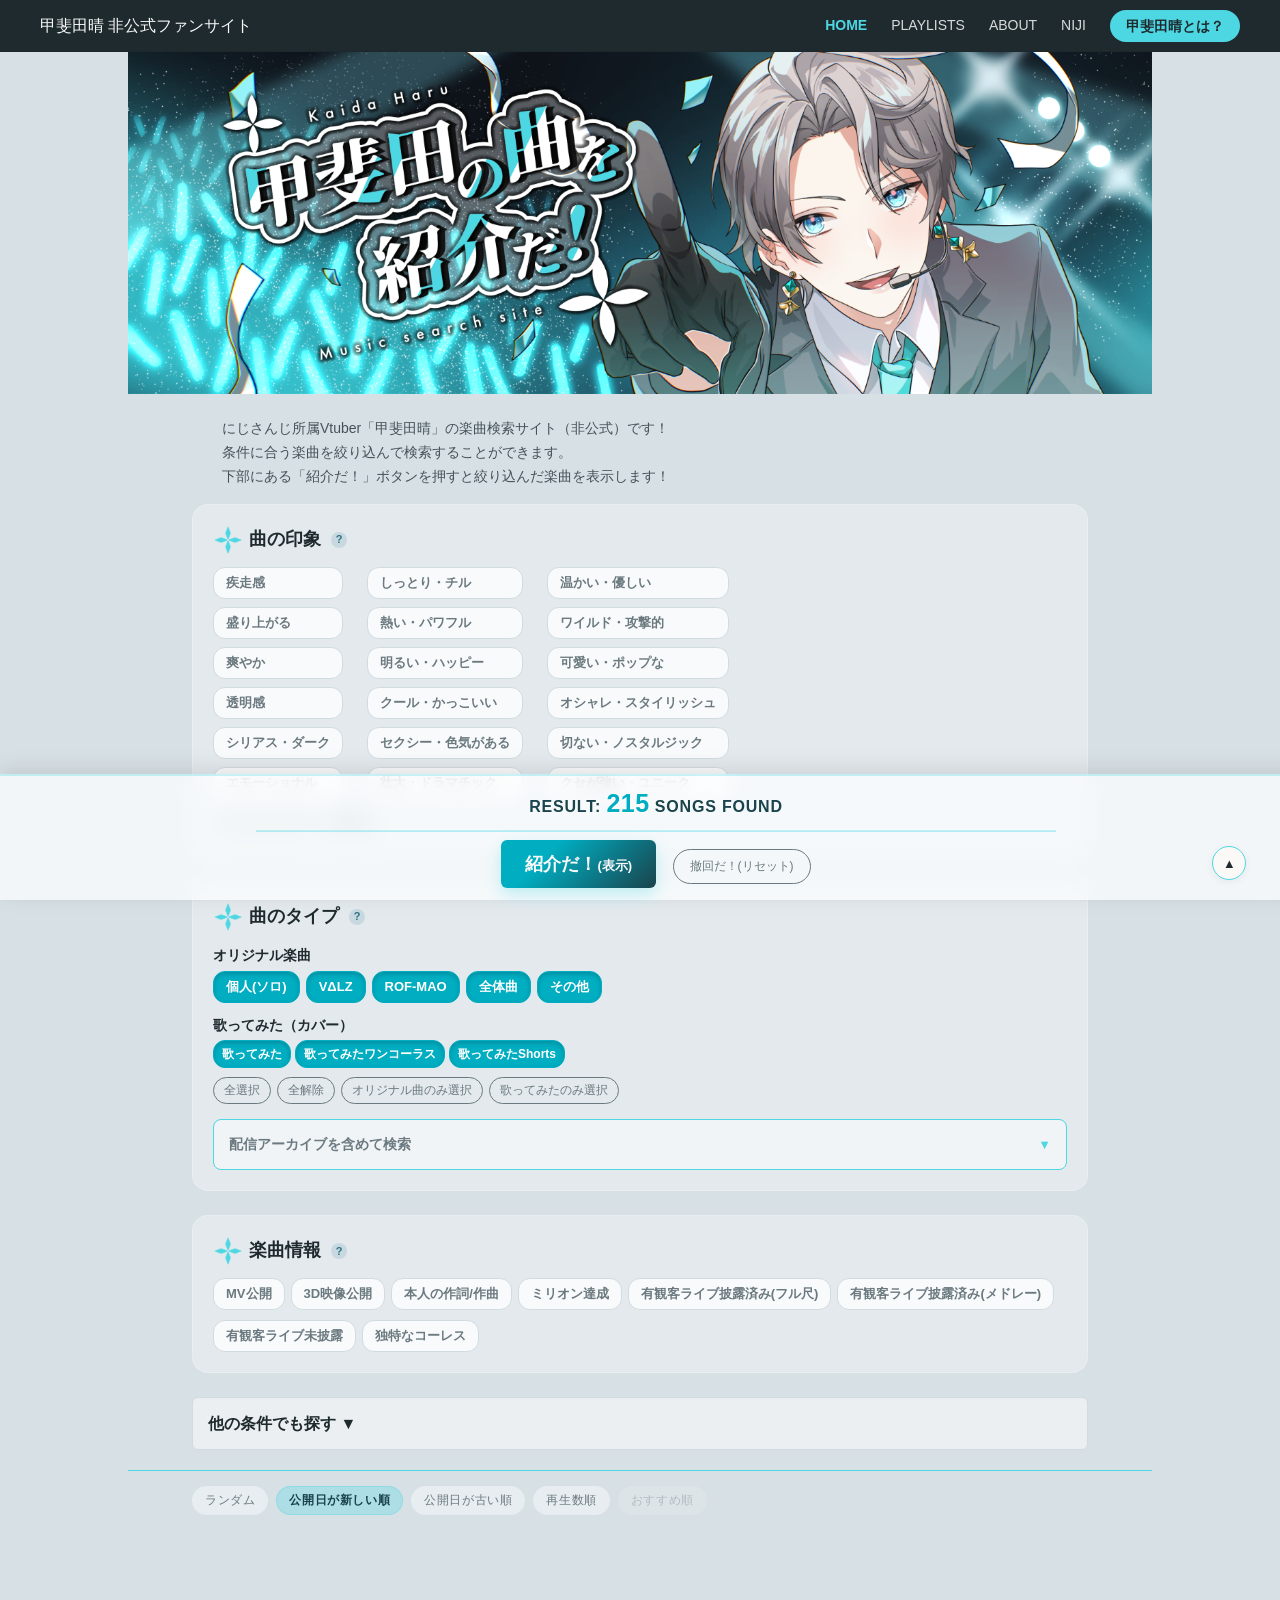
==== commit 6e70d54d: "Update index.html" ====
--- a/index.html
+++ b/index.html
@@ -302,7 +302,7 @@
 // ===== CSV URL =====
 const CSV_URL = "data0925.csv";
   
-const LIVER_CSV_URL = "niji/liver0925.csv";
+const LIVER_CSV_URL = "niji/liver0927.csv";
   
 const STREAM_CSV_URL = "stream0927.csv";
   
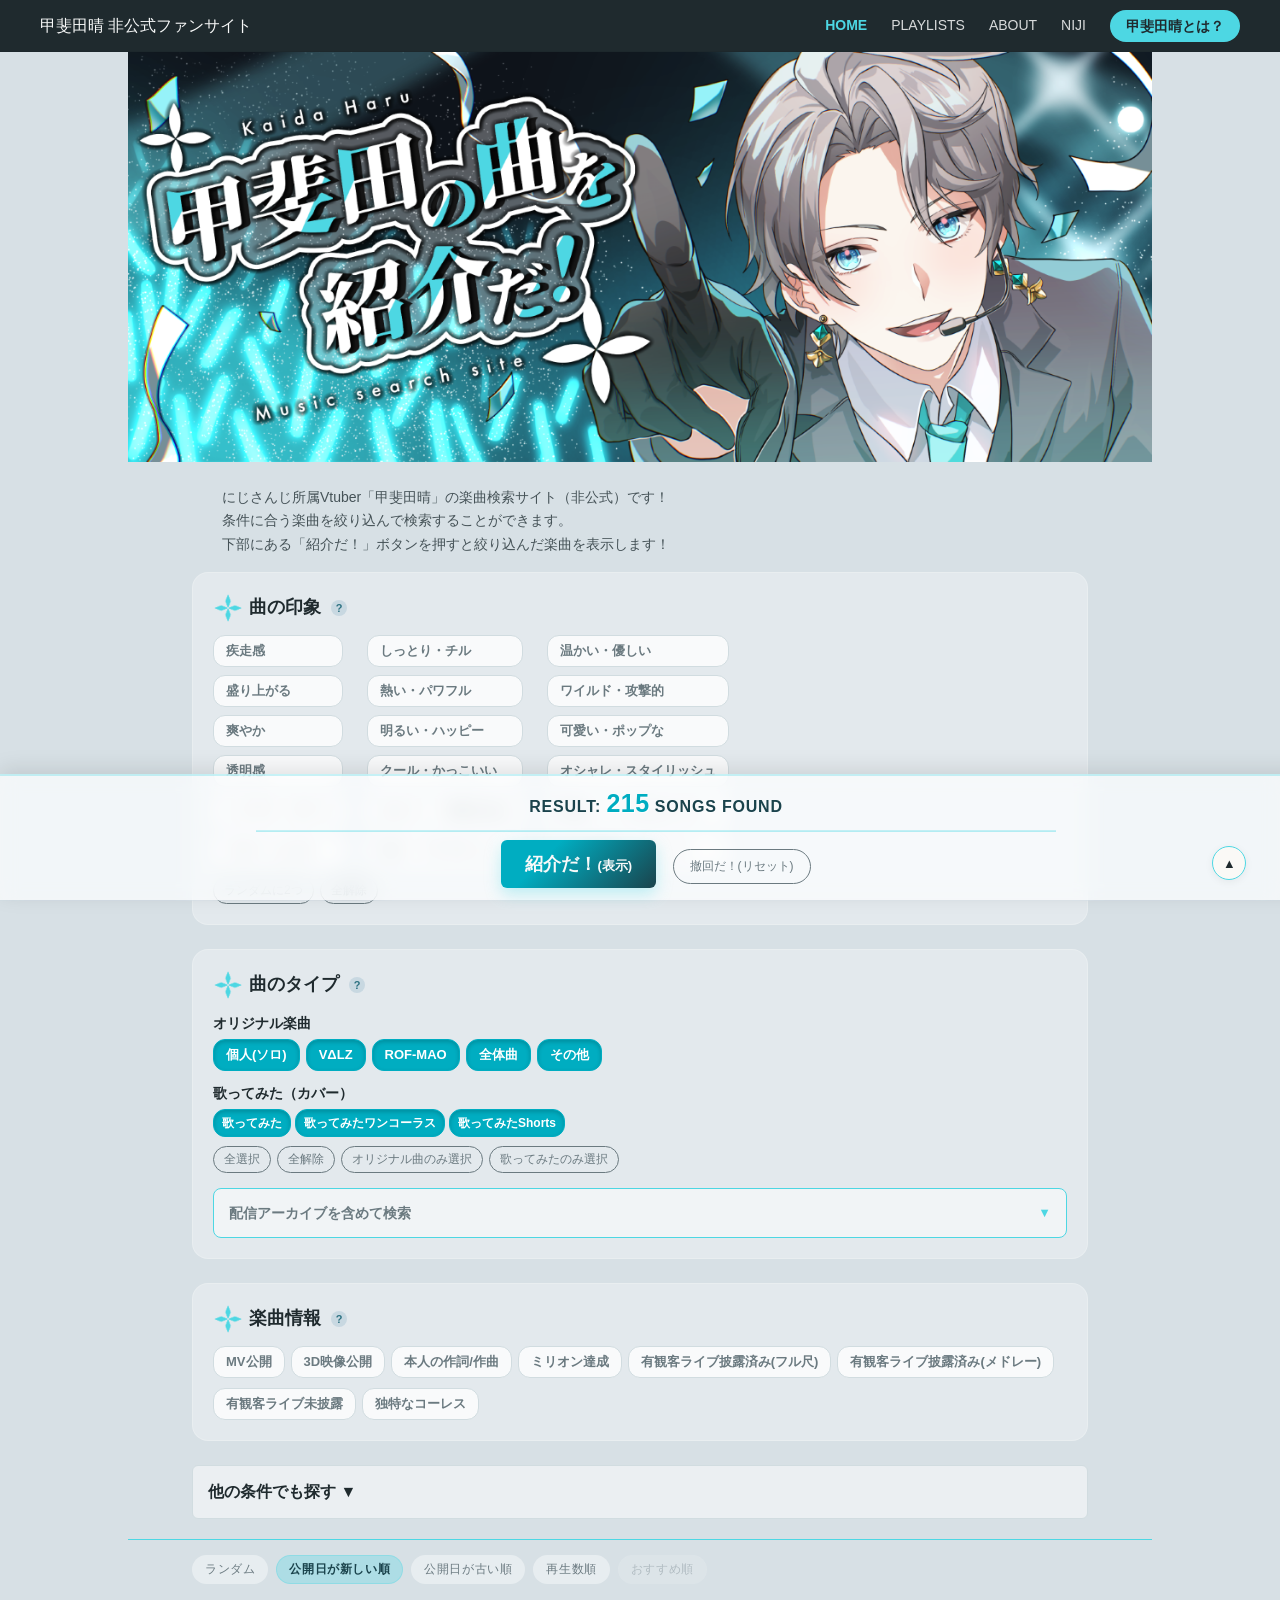
==== commit 633ff557: "Update index.html" ====
--- a/index.html
+++ b/index.html
@@ -304,7 +304,7 @@
   
 const LIVER_CSV_URL = "niji/liver0927.csv";
   
-const STREAM_CSV_URL = "stream0927.csv";
+const STREAM_CSV_URL = "stream0930.csv";
   
 let allSongs=[];
 let streamSongs = [];           
@@ -355,7 +355,7 @@
 const units = ["個人(ソロ)","VΔLZ","ROF-MAO","全体曲","その他","歌ってみた","歌ってみたワンコーラス","歌ってみたShorts"];
 // 「選択されないと表示されない」特別ユニット
 const specialUnits = ["歌ってみた","歌ってみたワンコーラス","歌ってみたShorts"];  // 必要に応じて追加
-const streamUnits =["弾き語り","歌唱のみ","演奏のみ","コラボ","3D(オンライン)", "有観客ライブ","音源協力","アコギ以外","メン限","アーカイブ公開中","円盤収録","非公開(視聴不可)"];
+const streamUnits =["弾き語り","歌唱のみ","演奏のみ","コラボ","3D(オンライン)", "有観客ライブ","音源協力","生バンド","アコギ以外","メン限","アーカイブ公開中","円盤収録","非公開(視聴不可)"];
   
  const unitButtons = () =>
   Array.from(document.querySelectorAll("#unitButtons .toggle, #specialUnitButtons .toggle"));
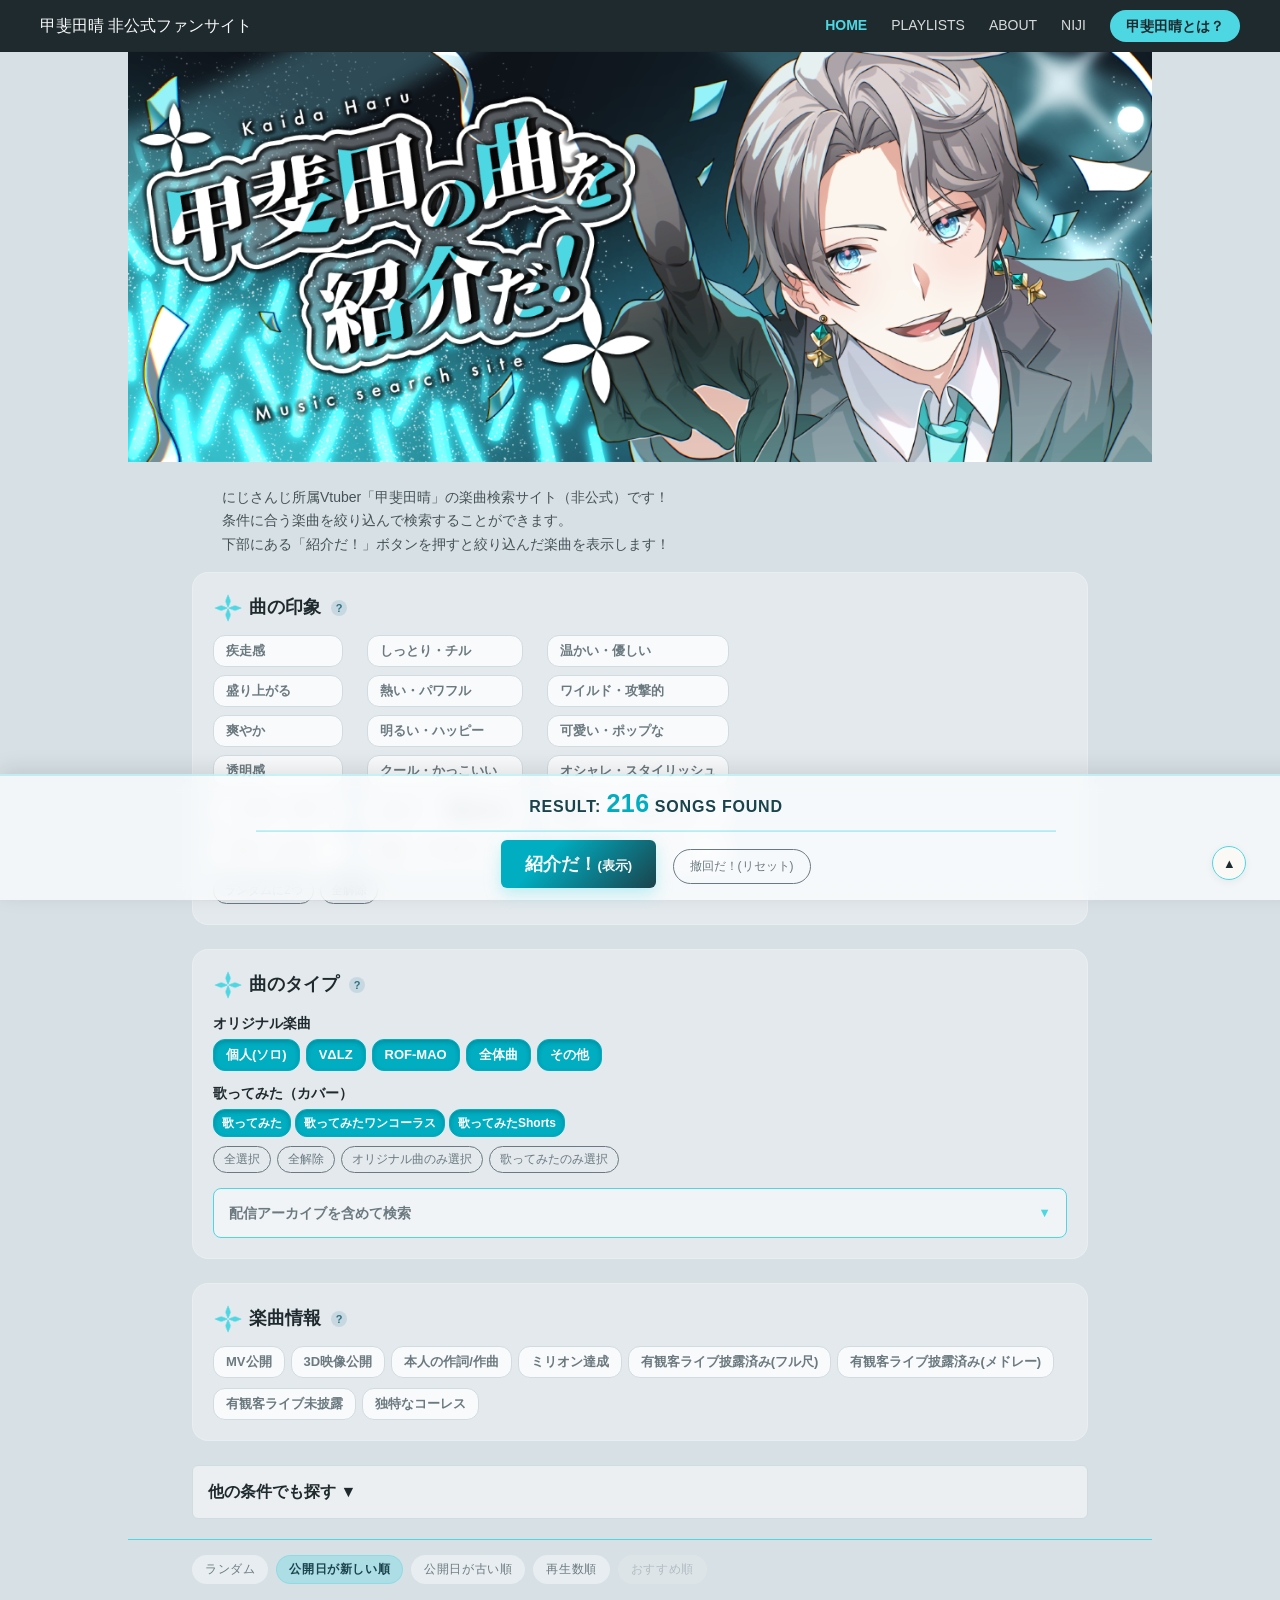
==== commit 987e6e2c: "Update index.html" ====
--- a/index.html
+++ b/index.html
@@ -300,7 +300,7 @@
   document.getElementById("hero-pc").src = pcRandom;
 
 // ===== CSV URL =====
-const CSV_URL = "data0925.csv";
+const CSV_URL = "data1015.csv";
   
 const LIVER_CSV_URL = "niji/liver0927.csv";
   
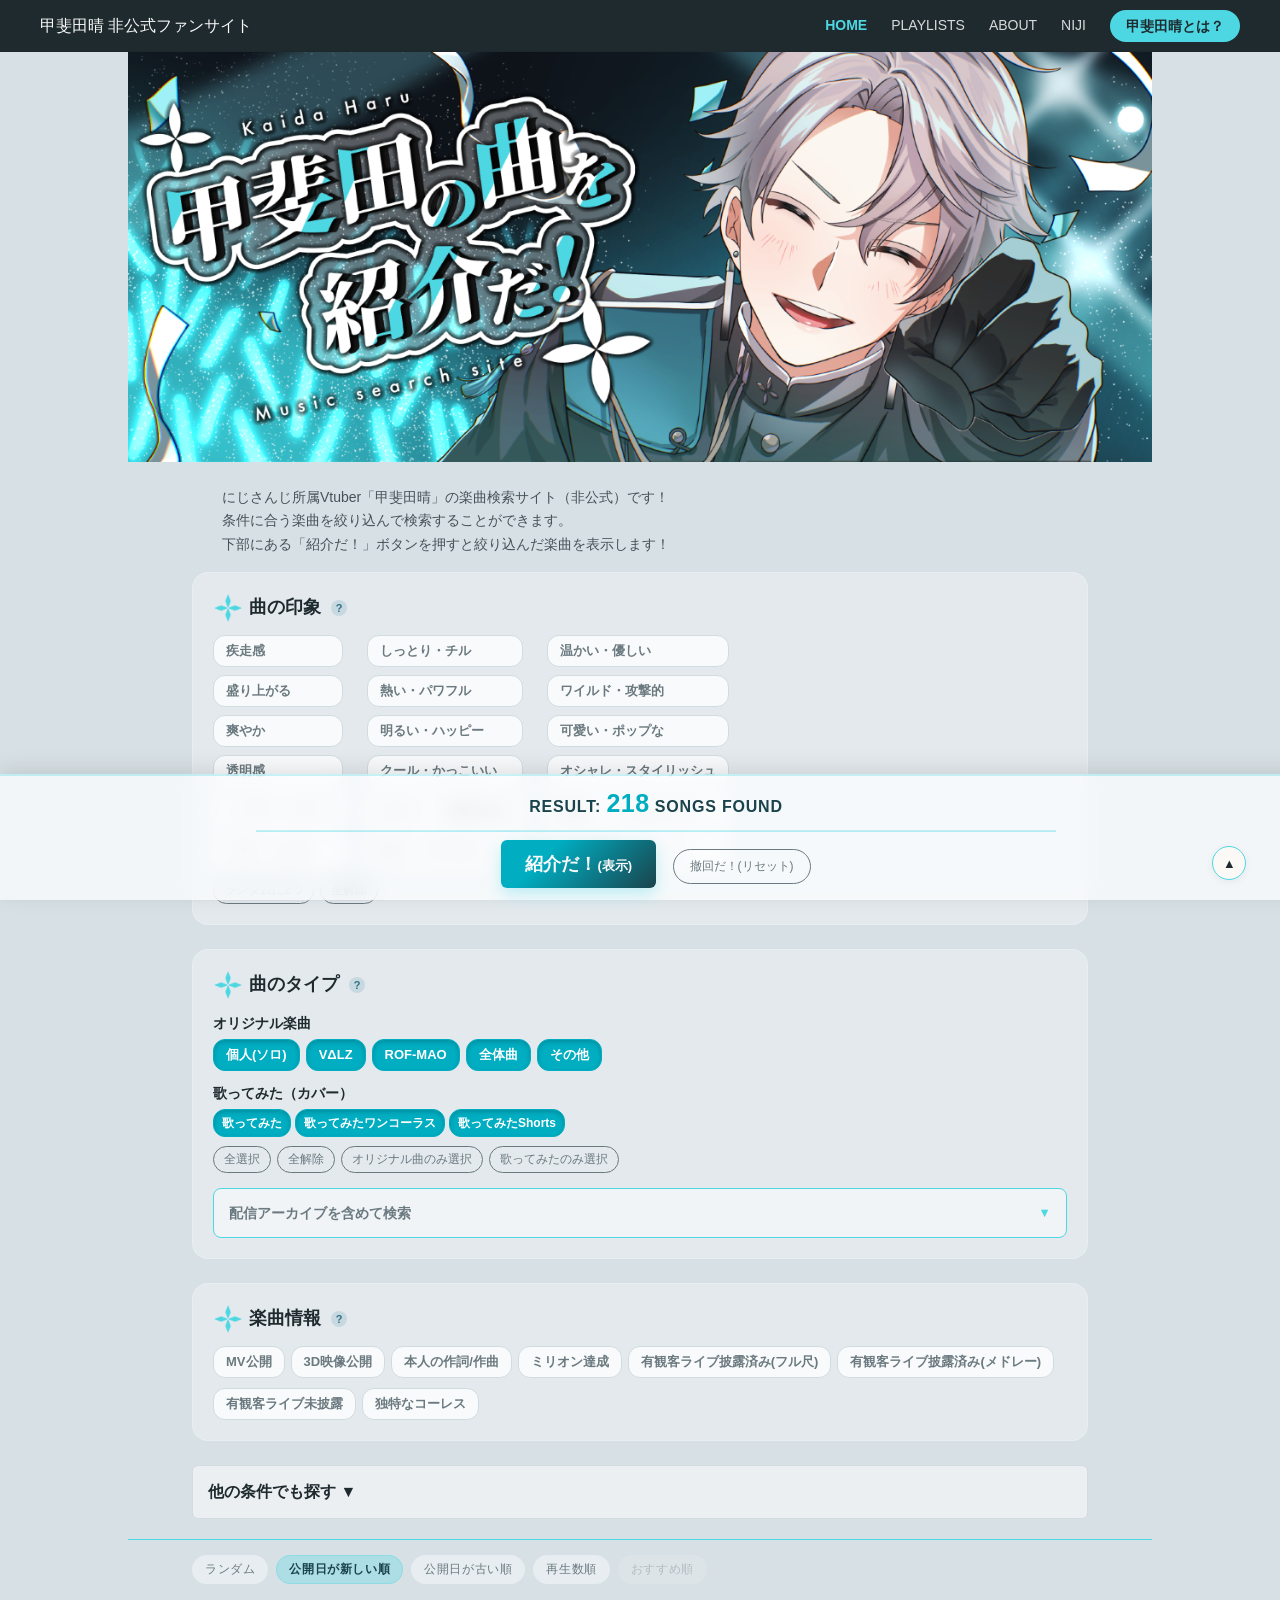
==== commit a8375bc8: "Update index.html" ====
--- a/index.html
+++ b/index.html
@@ -300,7 +300,7 @@
   document.getElementById("hero-pc").src = pcRandom;
 
 // ===== CSV URL =====
-const CSV_URL = "data1015.csv";
+const CSV_URL = "data1026.csv";
   
 const LIVER_CSV_URL = "niji/liver0927.csv";
   
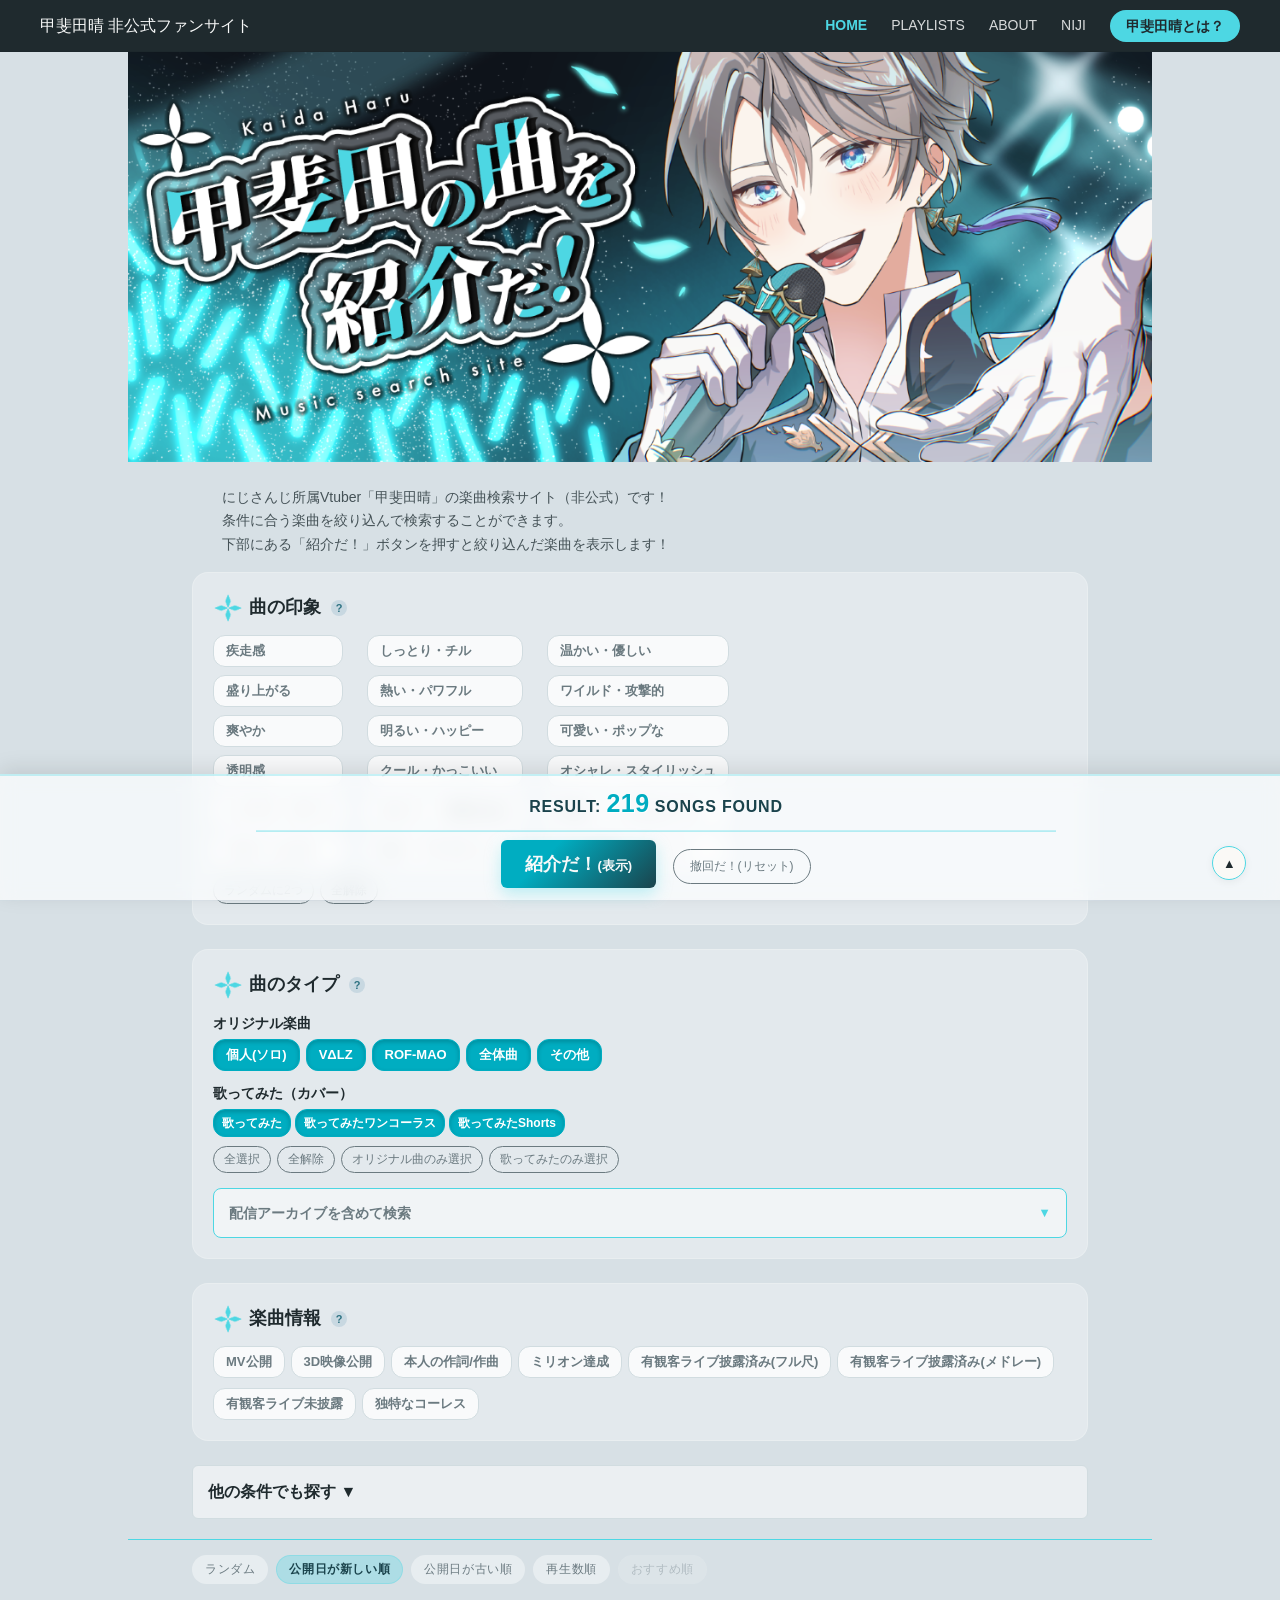
==== commit 2176ac3f: "Update index.html" ====
--- a/index.html
+++ b/index.html
@@ -300,7 +300,7 @@
   document.getElementById("hero-pc").src = pcRandom;
 
 // ===== CSV URL =====
-const CSV_URL = "data1026.csv";
+const CSV_URL = "data1101.csv";
   
 const LIVER_CSV_URL = "niji/liver0927.csv";
   
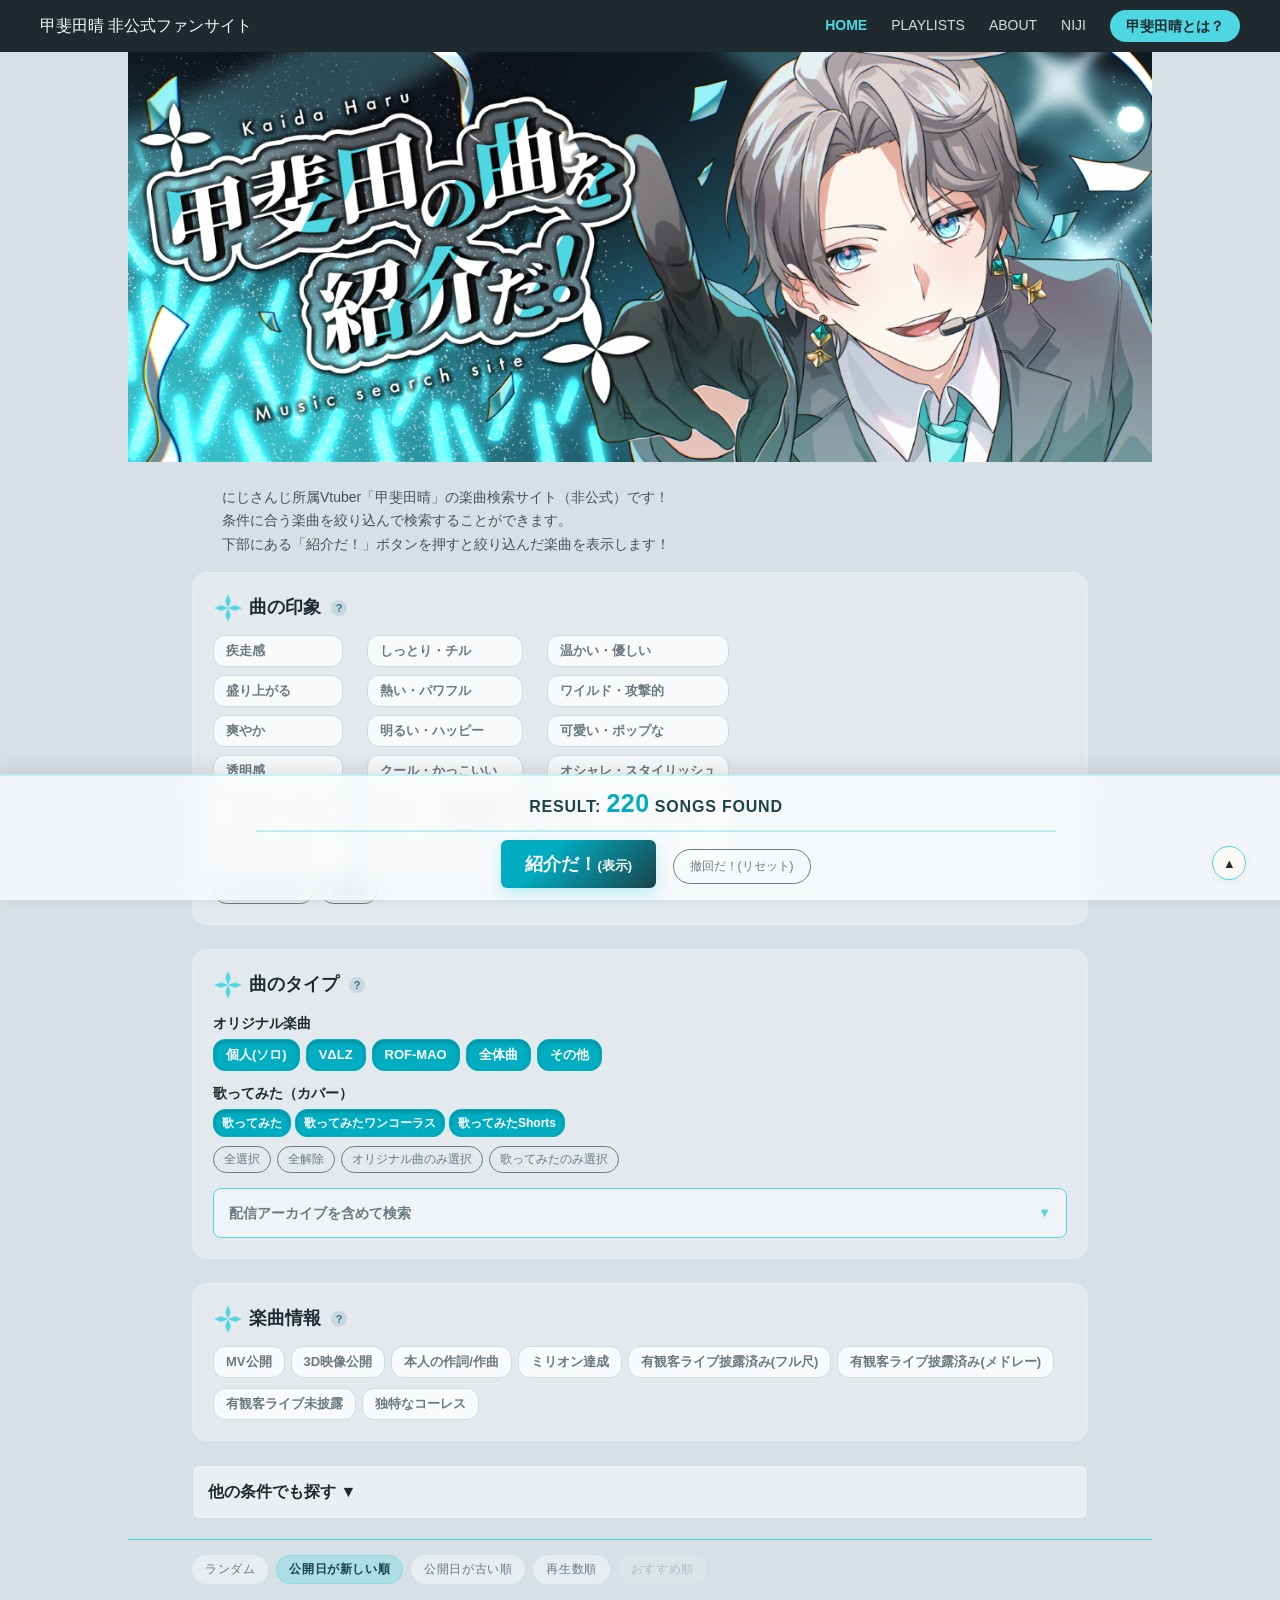
==== commit 3c139c68: "Update index.html" ====
--- a/index.html
+++ b/index.html
@@ -300,7 +300,7 @@
   document.getElementById("hero-pc").src = pcRandom;
 
 // ===== CSV URL =====
-const CSV_URL = "data1101.csv";
+const CSV_URL = "data1116.csv";
   
 const LIVER_CSV_URL = "niji/liver0927.csv";
   
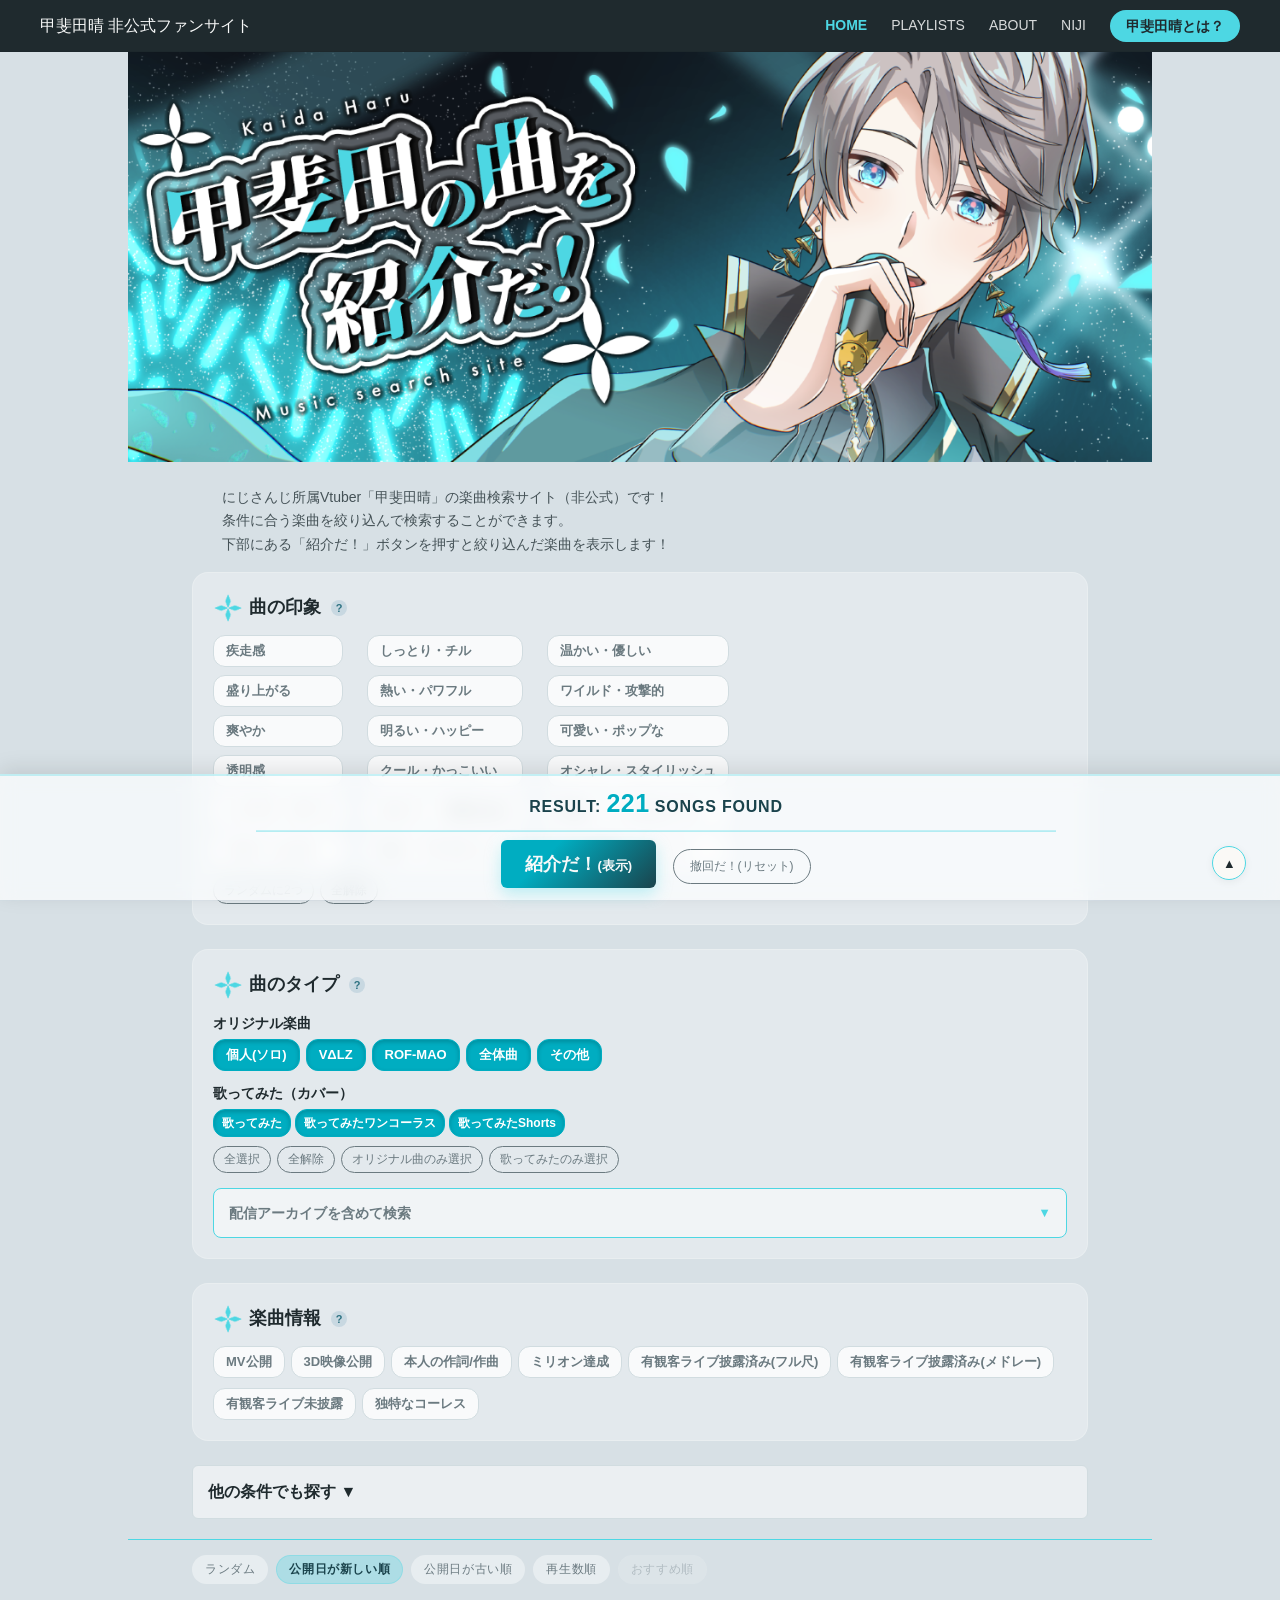
==== commit 3164f0db: "Update index.html" ====
--- a/index.html
+++ b/index.html
@@ -300,11 +300,11 @@
   document.getElementById("hero-pc").src = pcRandom;
 
 // ===== CSV URL =====
-const CSV_URL = "data1116.csv";
+const CSV_URL = "data1122.csv";
   
 const LIVER_CSV_URL = "niji/liver0927.csv";
   
-const STREAM_CSV_URL = "stream0930.csv";
+const STREAM_CSV_URL = "stream1122.csv";
   
 let allSongs=[];
 let streamSongs = [];           
